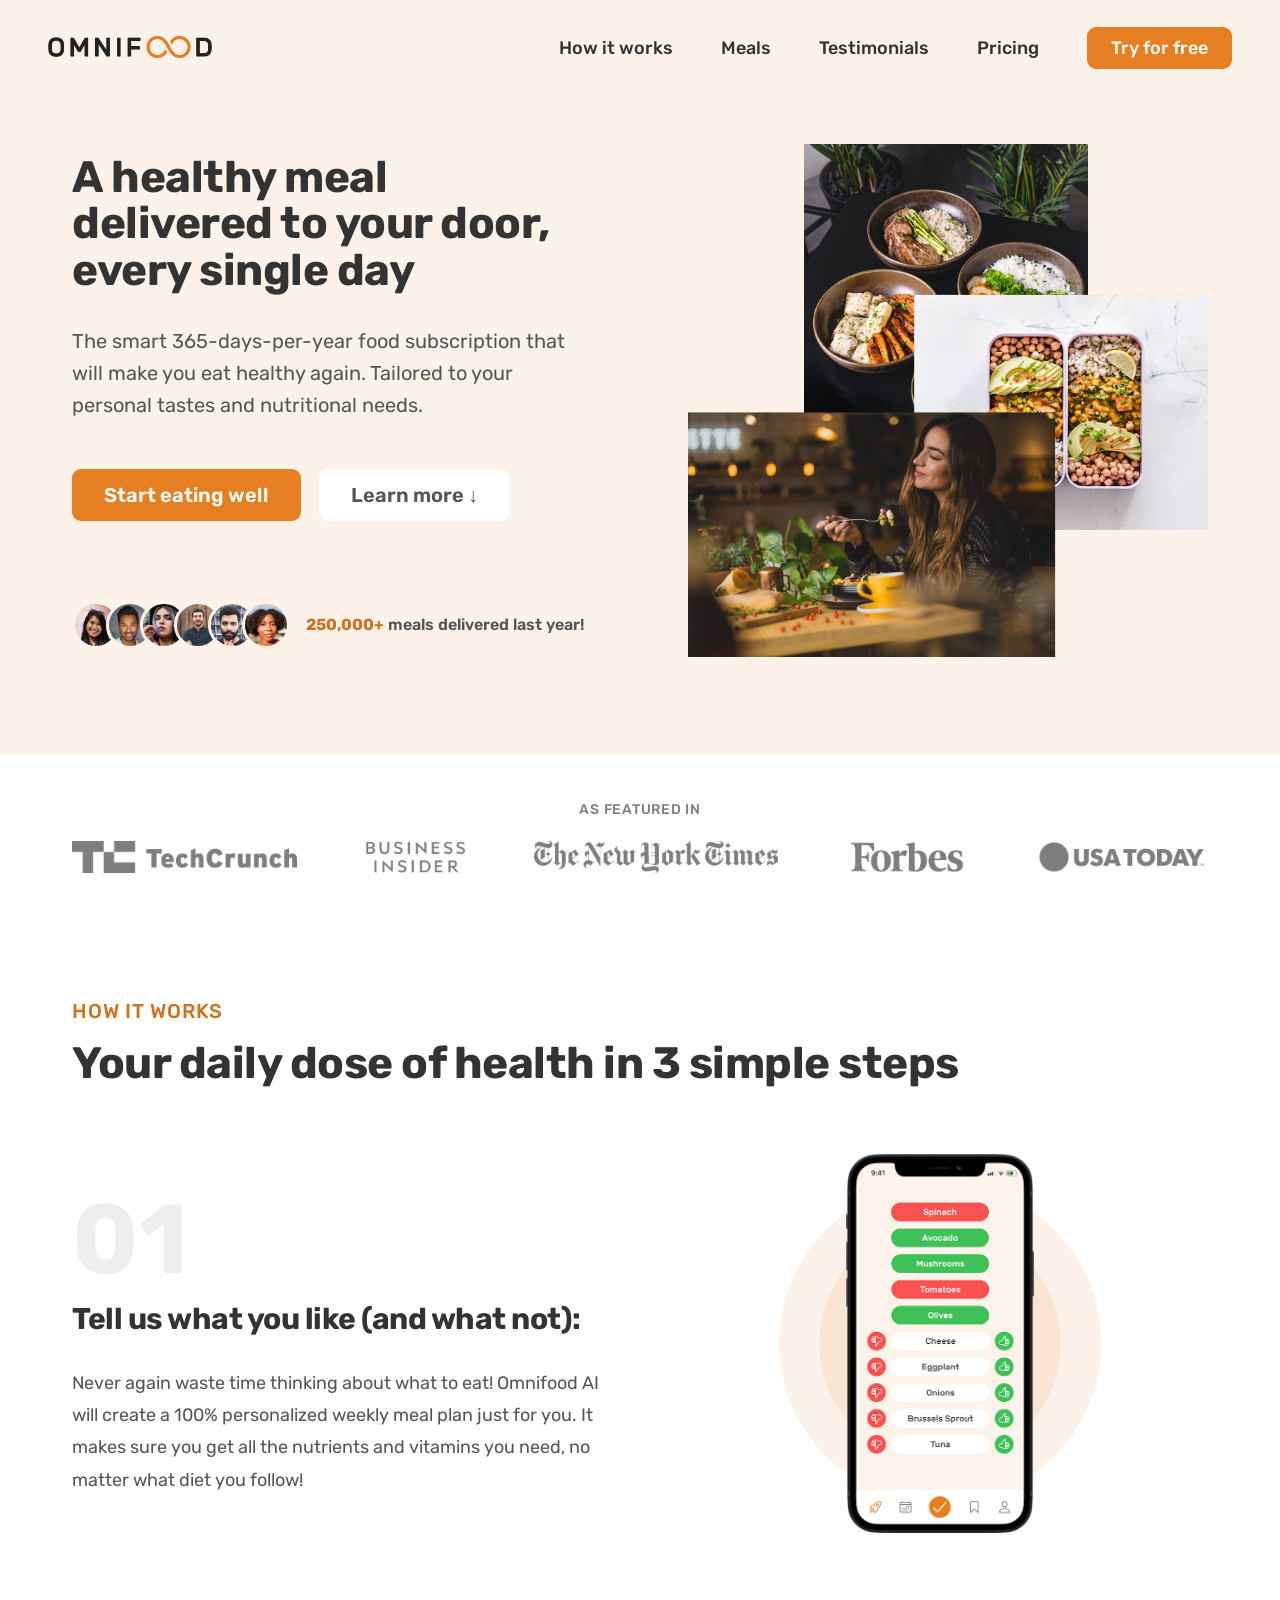
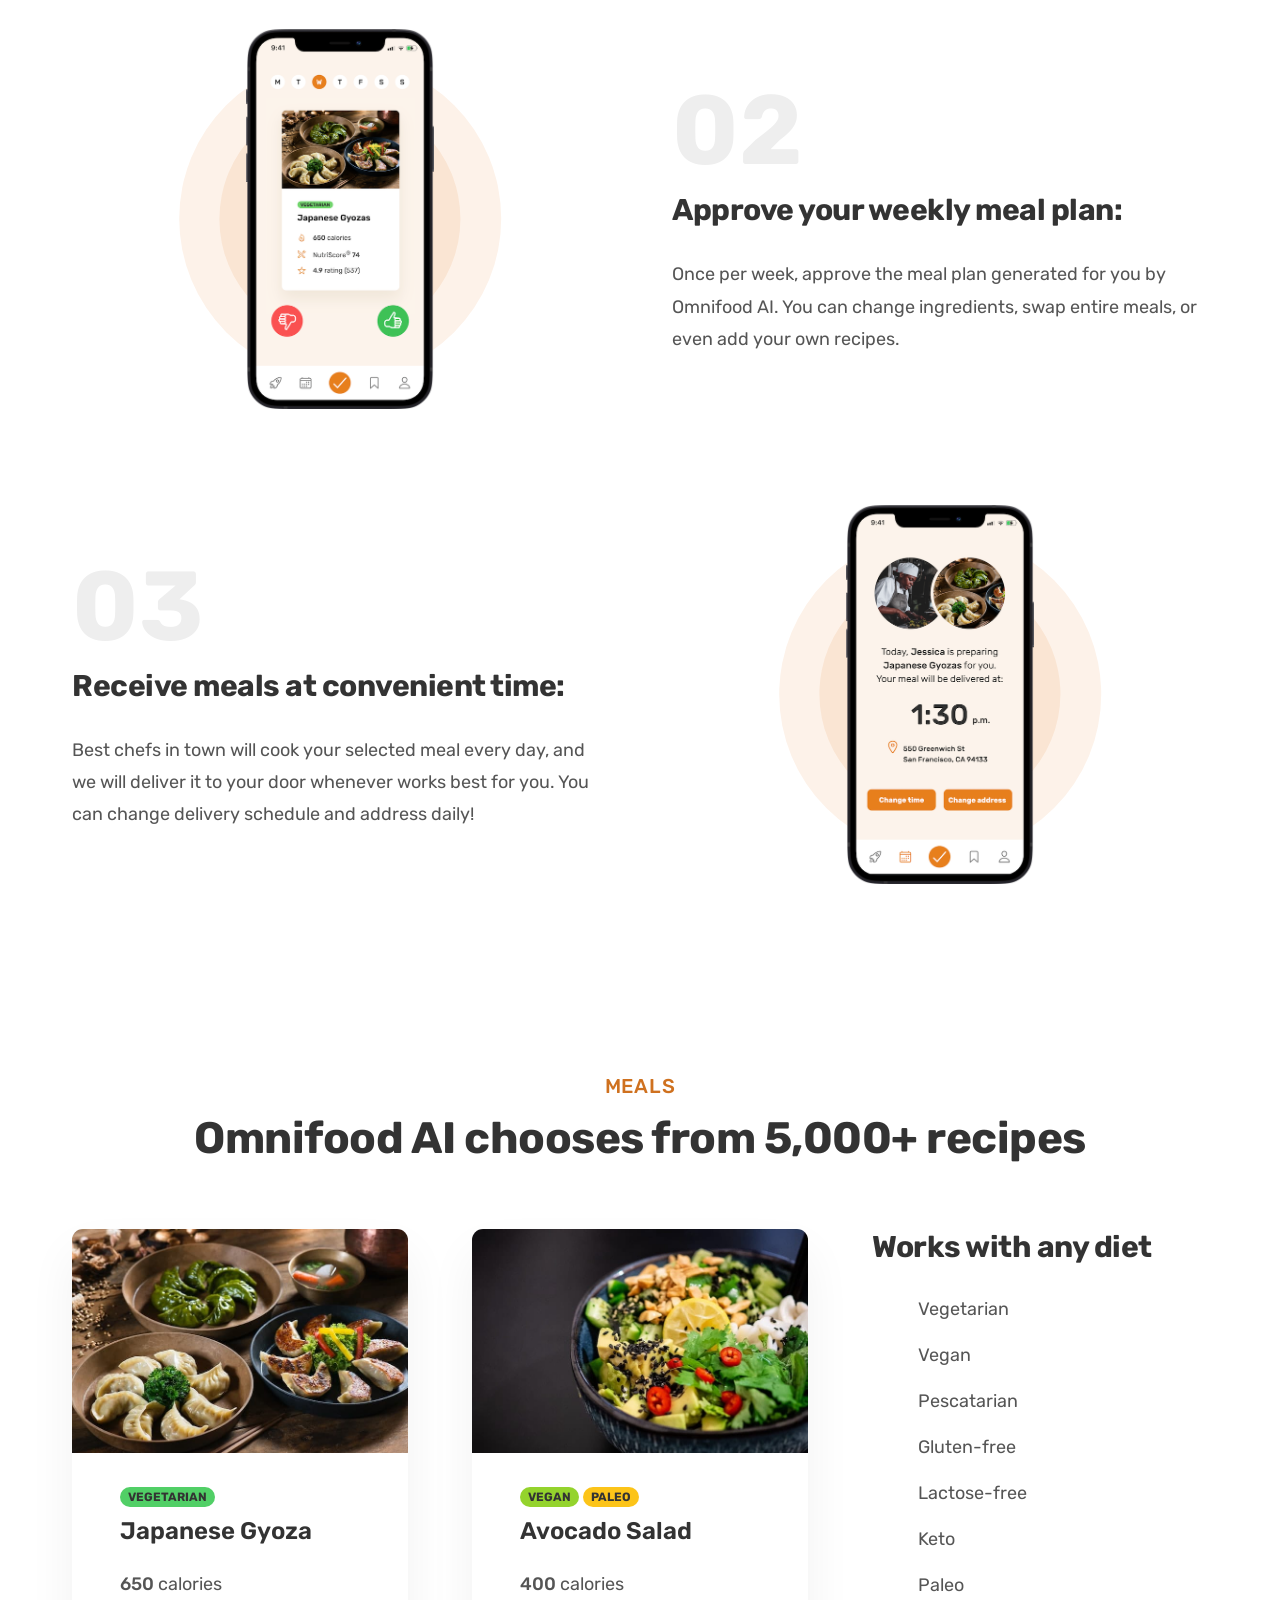
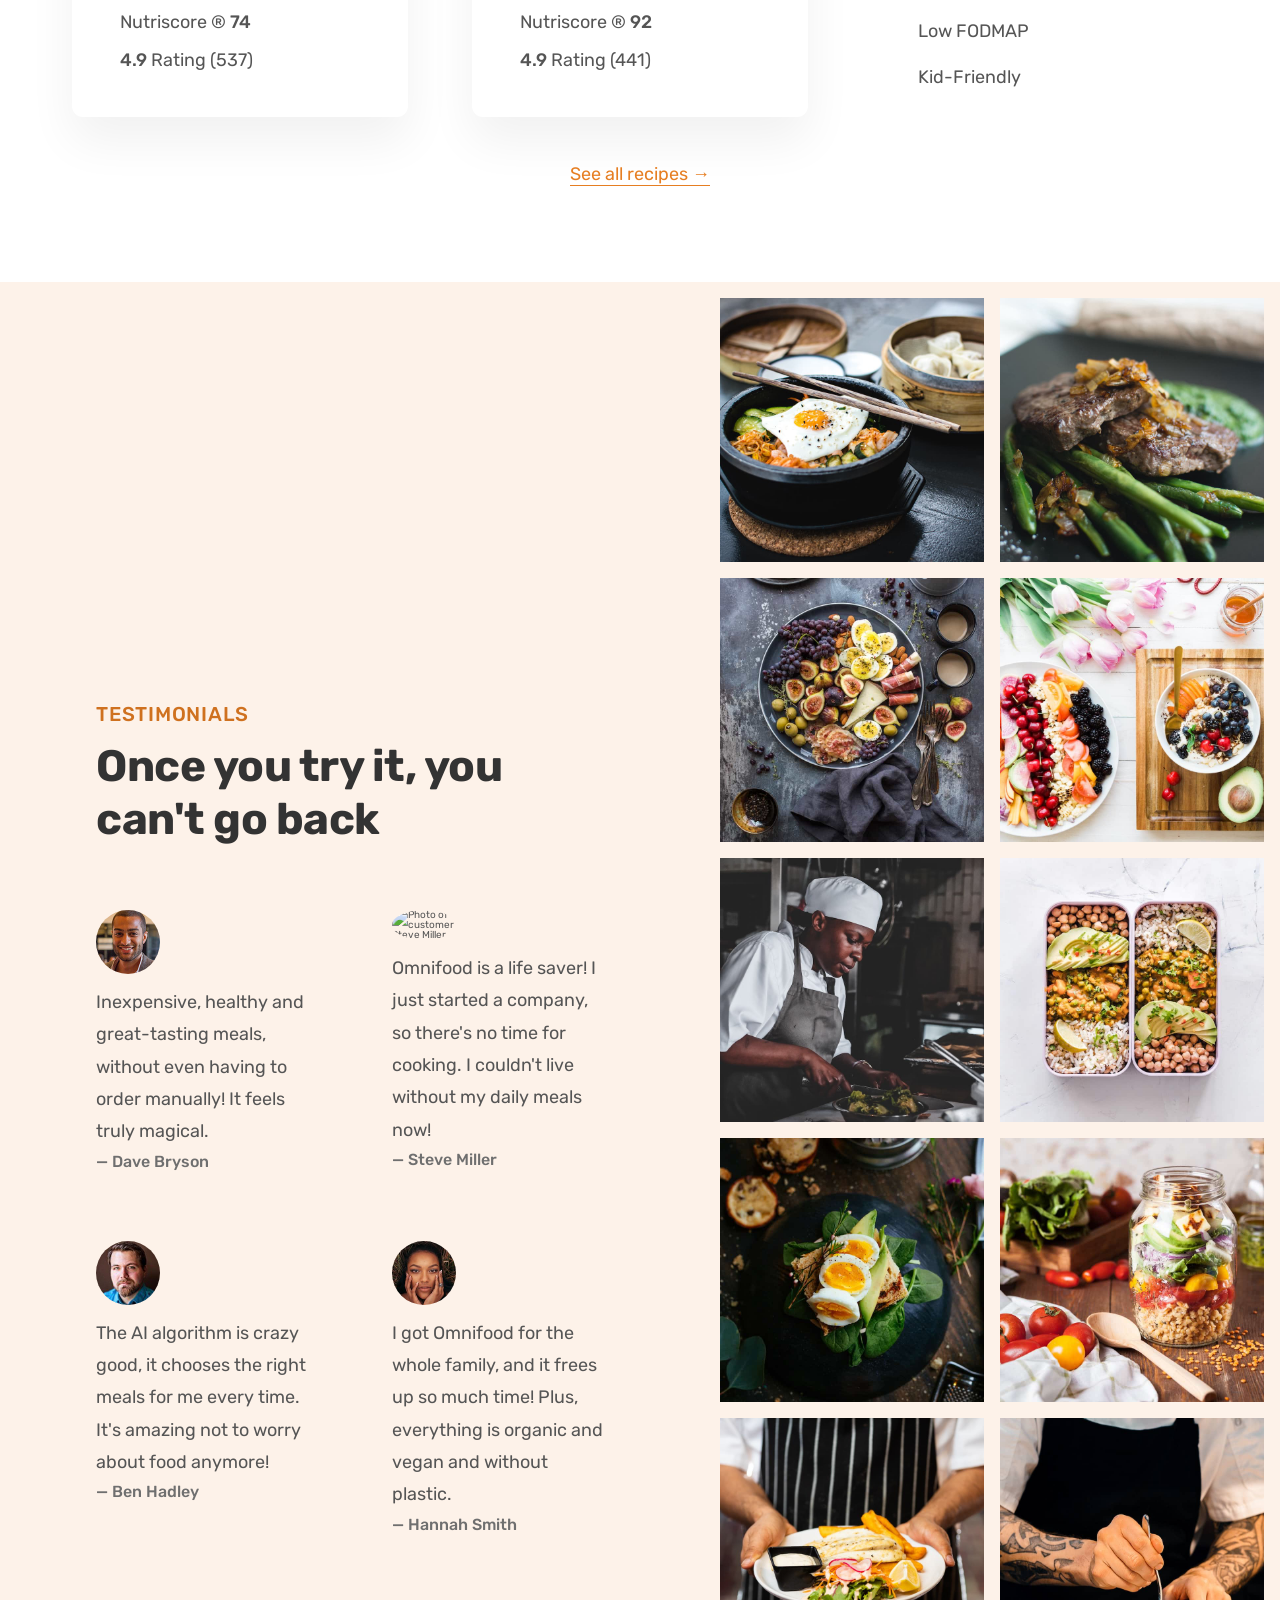
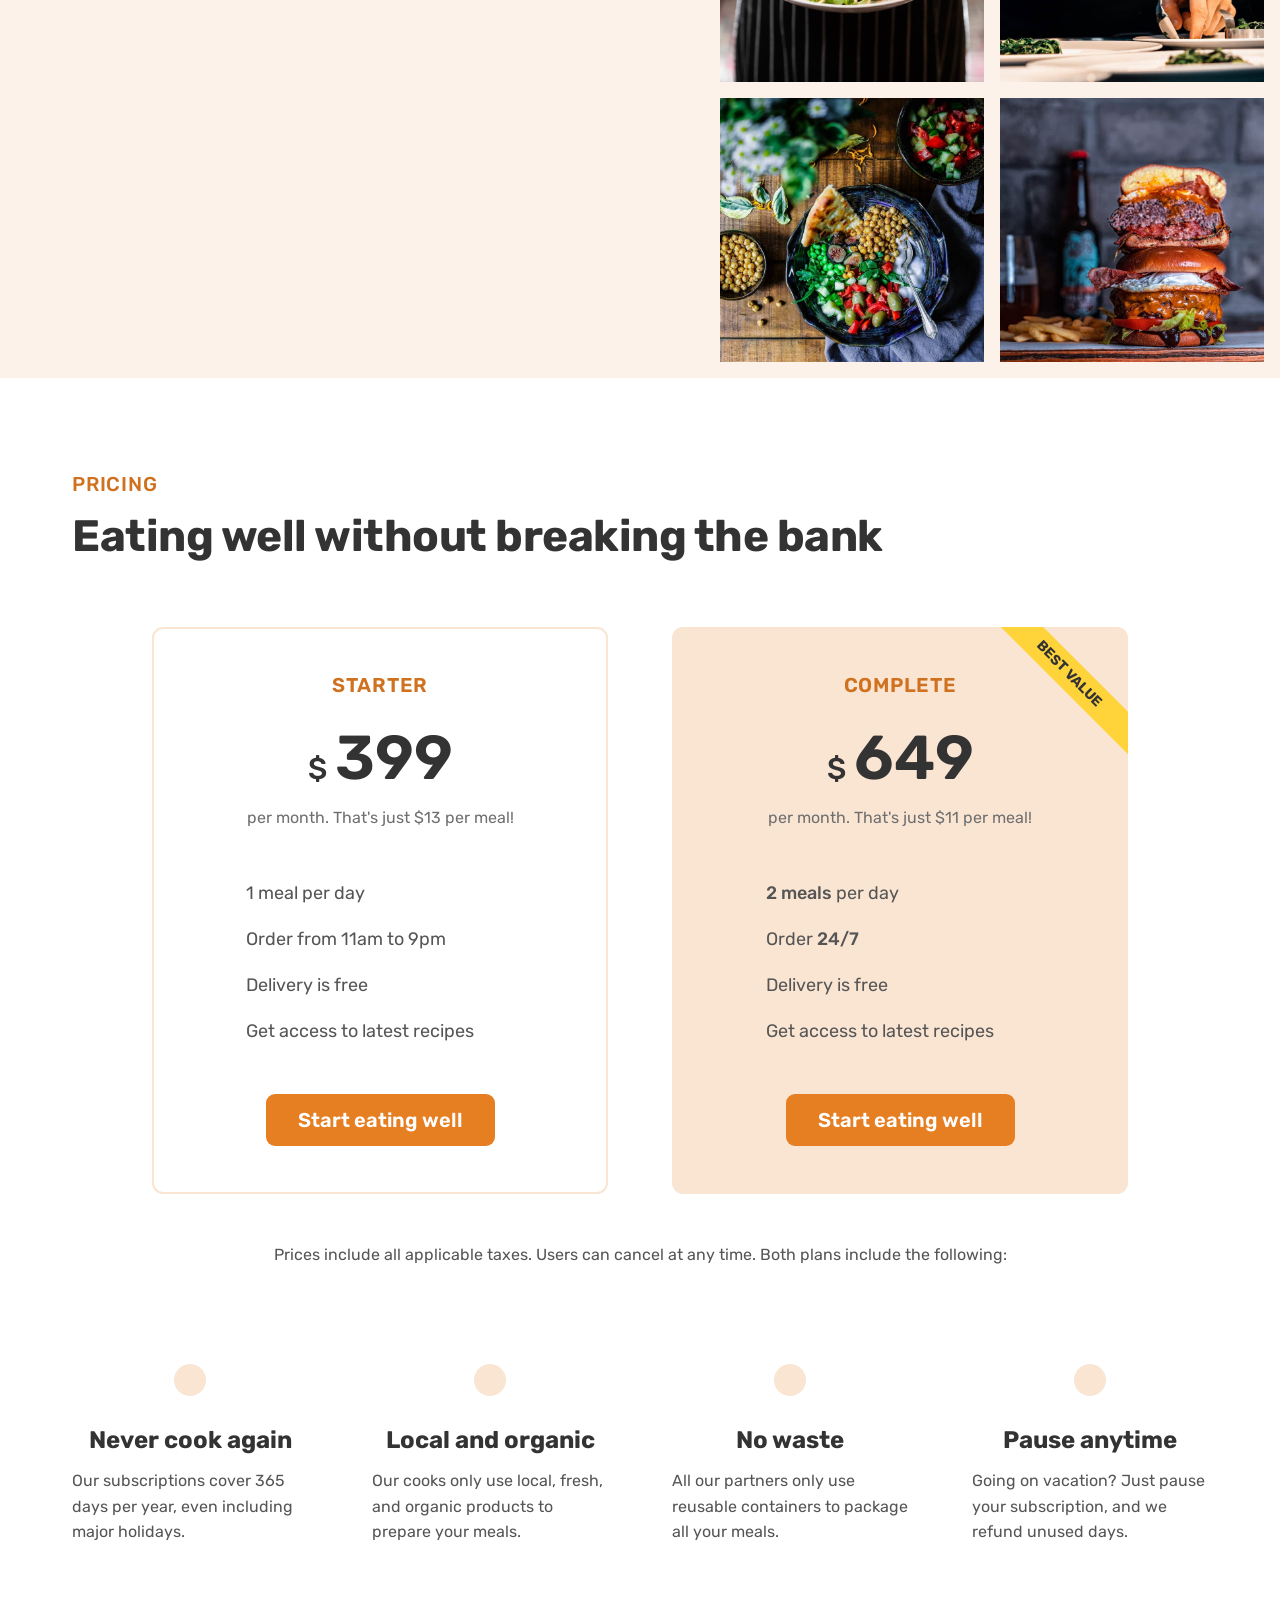
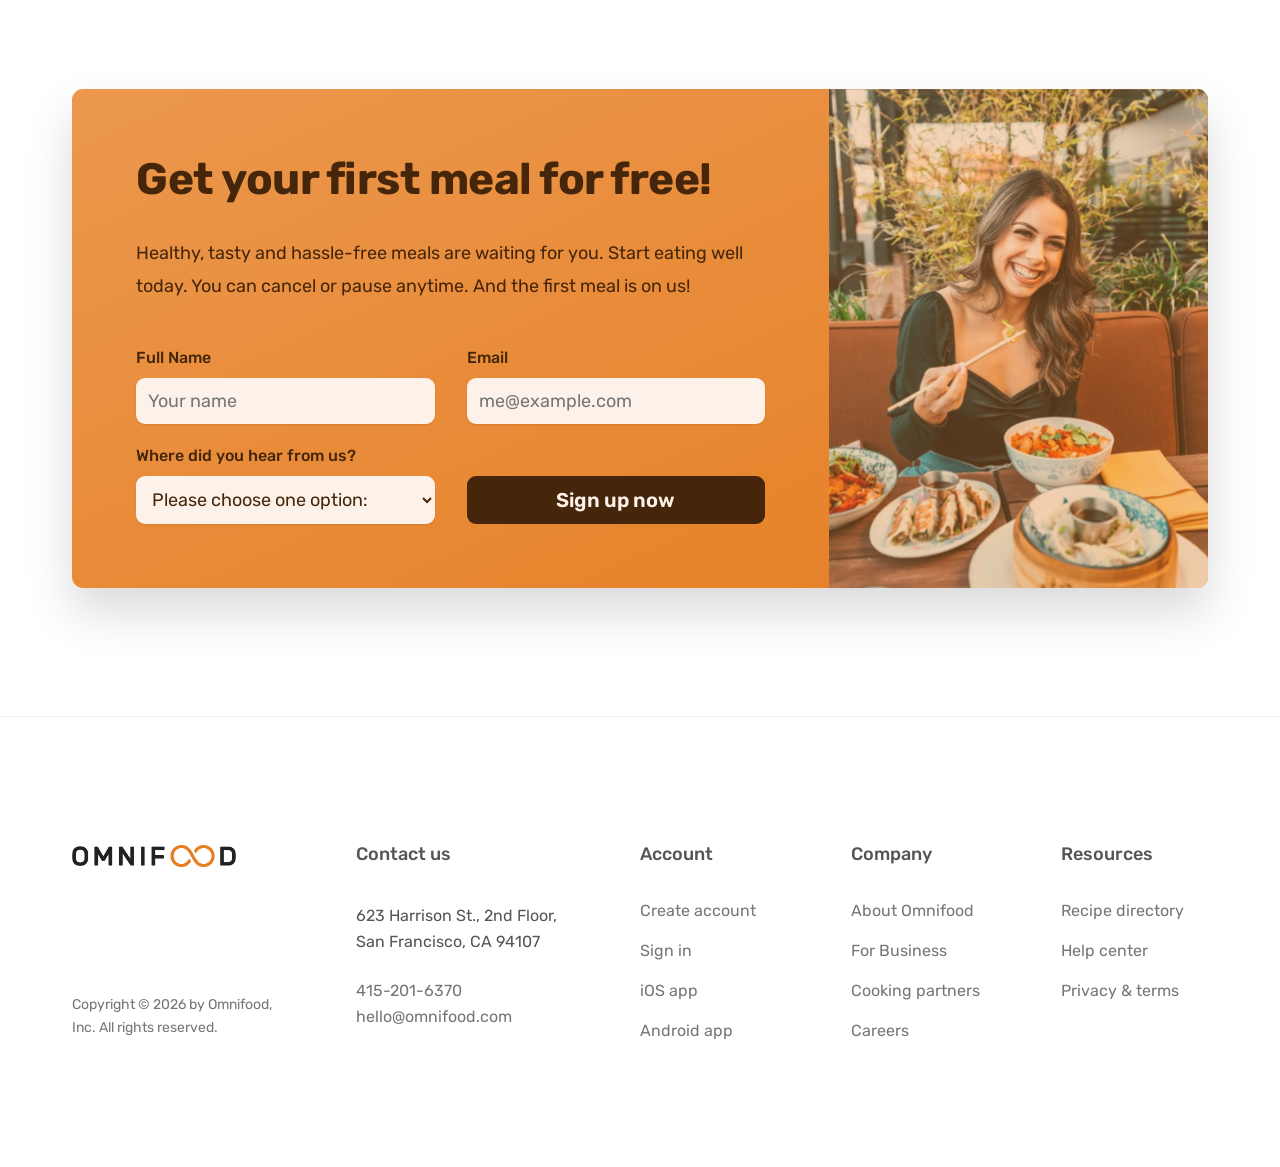
==== index.html @ 4f9fc259 "Added favicon and meta description" ====
<!doctype html>
<html lang="en">
  <head>
    <meta charset="UTF-8" />
    <meta name="viewport" content="width=device-width, initial-scale=1.0" />
    <meta
      name="description"
      content="Omnifood is an AI powered food subscription that will make you eat healthy again, 365 days per year. It's tailored to your personal tastes and nutritional needs"
    />
    <title>Omnifood &mdash; Never cook again!</title>
    <link rel="icon" href="/img/favicon.png" />
    <link rel="apple-touch-icon" href="img/apple_touch_icon.png" />
    <link rel="mainfest" href="manifest.webmanifest" />
    <link rel="preconnect" href="https://fonts.googleapis.com" />
    <link rel="preconnect" href="https://fonts.gstatic.com" crossorigin />
    <link
      href="https://fonts.googleapis.com/css2?family=Inter:ital,opsz,wght@0,14..32,100..900;1,14..32,100..900&family=Rubik:ital,wght@0,300..900;1,300..900&display=swap"
      rel="stylesheet"
    />
    <link rel="stylesheet" href="css/styles.css" />
    <link rel="stylesheet" href="css/general.css" />
    <link rel="stylesheet" href="css/queries.css" />
    <script
      type="module"
      src="https://unpkg.com/ionicons@7.1.0/dist/ionicons/ionicons.esm.js"
    ></script>
    <script
      nomodule
      src="https://unpkg.com/ionicons@7.1.0/dist/ionicons/ionicons.js"
    ></script>
    <script
      defer
      src="https://unpkg.com/smoothscroll-polyfill@0.4.4/dist/smoothscroll.min.js"
    ></script>
    <script defer src="script.js"></script>
  </head>

  <body>
    <header class="header">
      <a href="#"
        ><img class="logo" src="img/omnifood-logo.png" alt="Omnifood logo"
      /></a>

      <nav class="main-nav">
        <ul class="main-nav-list">
          <li><a class="main-nav-link" href="#how">How it works</a></li>
          <li><a class="main-nav-link" href="#meals">Meals</a></li>
          <li>
            <a class="main-nav-link" href="#testimonials">Testimonials</a>
          </li>
          <li><a class="main-nav-link" href="#pricing">Pricing</a></li>
          <li><a class="main-nav-link nav-cta" href="#cta">Try for free</a></li>
        </ul>
      </nav>

      <button class="btn-mobile-nav">
        <ion-icon name="menu-outline" class="mobile-nav-icon"></ion-icon>
        <ion-icon name="close-outline" class="mobile-nav-icon"></ion-icon>
      </button>
    </header>

    <main>
      <section class="section-hero">
        <div class="hero">
          <div class="hero-text-box">
            <h1 class="heading-primary">
              A healthy meal delivered to your door, every single day
            </h1>
            <p class="hero-description">
              The smart 365-days-per-year food subscription that will make you
              eat healthy again. Tailored to your personal tastes and
              nutritional needs.
            </p>
            <a href="#cta" class="btn btn--full margin-right-sm"
              >Start eating well</a
            >
            <a href="#how" class="btn btn--outline">Learn more &darr;</a>
            <div class="delivered-meals">
              <div class="delivered-imgs">
                <img src="img/customers/customer-1.jpg" alt="Customer photo" />
                <img src="img/customers/customer-2.jpg" alt="Customer photo" />
                <img src="img/customers/customer-3.jpg" alt="Customer photo" />
                <img src="img/customers/customer-4.jpg" alt="Customer photo" />
                <img src="img/customers/customer-5.jpg" alt="Customer photo" />
                <img src="img/customers/customer-6.jpg" alt="Customer photo" />
              </div>
              <p class="delivered-text">
                <span>250,000+</span> meals delivered last year!
              </p>
            </div>
          </div>
          <div class="hero-img-box">
            <img
              src="img/hero.png"
              class="hero-img"
              alt="Woman enjoying food, meals in storage container, and food bowls on a table"
            />
          </div>
        </div>
      </section>

      <section class="section-featured">
        <div class="container">
          <h2 class="heading-featured-in">As featured in</h2>
          <div class="logos">
            <img src="img/logos/techcrunch.png" alt="Techcrunch logo" />
            <img
              src="img/logos/business-insider.png"
              alt="Business insider logo"
            />
            <img
              src="img/logos/the-new-york-times.png"
              alt="New York times logo"
            />
            <img src="img/logos/forbes.png" alt="Forbes logo" />
            <img src="img/logos/usa-today.png" alt="USA today logo" />
          </div>
        </div>
      </section>

      <section class="section-how" id="how">
        <div class="container">
          <span class="subheading">How it works</span>
          <h2 class="heading-secondary">
            Your daily dose of health in 3 simple steps
          </h2>
        </div>

        <!-- STEP 01 -->
        <div class="container grid grid--2-cols grid--center-v">
          <div class="step-text-box">
            <p class="step-number">01</p>
            <h3 class="heading-tertiary">
              Tell us what you like (and what not):
            </h3>
            <p class="step-description">
              Never again waste time thinking about what to eat! Omnifood AI
              will create a 100% personalized weekly meal plan just for you. It
              makes sure you get all the nutrients and vitamins you need, no
              matter what diet you follow!
            </p>
          </div>
          <div class="step-img-box">
            <img
              src="/img/app/app-screen-1.png"
              class="step-img"
              alt="iPhone app preferences selection screen"
            />
          </div>

          <!-- STEP 02 -->
          <div class="step-img-box">
            <img
              src="/img/app/app-screen-2.png"
              class="step-img"
              alt="iPhone app Meal approving plan"
            />
          </div>
          <div class="step-text-box">
            <p class="step-number">02</p>
            <h3 class="heading-tertiary">Approve your weekly meal plan:</h3>
            <p class="step-description">
              Once per week, approve the meal plan generated for you by Omnifood
              AI. You can change ingredients, swap entire meals, or even add
              your own recipes.
            </p>
          </div>

          <!-- STEP 03 -->
          <div class="step-text-box">
            <p class="step-number">03</p>
            <h3 class="heading-tertiary">Receive meals at convenient time:</h3>
            <p class="step-description">
              Best chefs in town will cook your selected meal every day, and we
              will deliver it to your door whenever works best for you. You can
              change delivery schedule and address daily!
            </p>
          </div>
          <div class="step-img-box">
            <img
              src="/img/app/app-screen-3.png"
              class="step-img"
              alt="iPhone app meal delivery screen"
            />
          </div>
        </div>
      </section>

      <section class="section-meals" id="meals">
        <div class="container text-center">
          <span class="subheading">Meals</span>
          <h2 class="heading-secondary">
            Omnifood AI chooses from 5,000+ recipes
          </h2>
        </div>
        <div class="container grid grid--3-cols margin-bottom-md">
          <div class="meal">
            <img
              src="img/meals/meal-1.jpg"
              class="meal-img"
              alt="Japanese Gyozas"
            />
            <div class="meal-content">
              <div class="meal-tags">
                <span class="tag tag--vegetarian">Vegetarian</span>
              </div>
              <p class="meal-title">Japanese Gyoza</p>
              <ul class="meal-attributes">
                <li class="meal-attribute">
                  <ion-icon name="flame-outline" class="meal-icon"></ion-icon>
                  <strong>650 </strong><span>calories</span>
                </li>
                <li class="meal-attribute">
                  <ion-icon
                    name="restaurant-outline"
                    class="meal-icon"
                  ></ion-icon>
                  <span>Nutriscore &reg; <strong>74</strong></span>
                </li>
                <li class="meal-attribute">
                  <ion-icon name="star-outline" class="meal-icon"></ion-icon>
                  <span><strong>4.9 </strong> Rating (537)</span>
                </li>
              </ul>
            </div>
          </div>
          <div class="meal">
            <img
              src="img/meals/meal-2.jpg"
              class="meal-img"
              alt="Avocado Salad"
            />
            <div class="meal-content">
              <div class="meal-tags">
                <span class="tag tag--vegan">Vegan</span
                ><span class="tag tag--paleo">Paleo</span>
              </div>
              <p class="meal-title">Avocado Salad</p>
              <ul class="meal-attributes">
                <li class="meal-attribute">
                  <ion-icon name="flame-outline" class="meal-icon"></ion-icon>
                  <strong>400 </strong><span>calories</span>
                </li>
                <li class="meal-attribute">
                  <ion-icon
                    name="restaurant-outline"
                    class="meal-icon"
                  ></ion-icon>
                  <span>Nutriscore &reg; <strong>92</strong></span>
                </li>
                <li class="meal-attribute">
                  <ion-icon name="star-outline" class="meal-icon"></ion-icon>
                  <span><strong>4.9 </strong> Rating (441)</span>
                </li>
              </ul>
            </div>
          </div>
          <div class="diets">
            <h3 class="heading-tertiary">Works with any diet</h3>
            <ul class="list">
              <li class="list-item">
                <ion-icon name="checkmark-outline" class="list-icon"></ion-icon>
                <span>Vegetarian</span>
              </li>
              <li class="list-item">
                <ion-icon name="checkmark-outline" class="list-icon"></ion-icon>
                <span>Vegan</span>
              </li>
              <li class="list-item">
                <ion-icon name="checkmark-outline" class="list-icon"></ion-icon>
                <span>Pescatarian</span>
              </li>
              <li class="list-item">
                <ion-icon name="checkmark-outline" class="list-icon"></ion-icon>
                <span>Gluten-free</span>
              </li>
              <li class="list-item">
                <ion-icon name="checkmark-outline" class="list-icon"></ion-icon>
                <span>Lactose-free</span>
              </li>
              <li class="list-item">
                <ion-icon name="checkmark-outline" class="list-icon"></ion-icon>
                <span>Keto</span>
              </li>
              <li class="list-item">
                <ion-icon name="checkmark-outline" class="list-icon"></ion-icon>
                <span>Paleo</span>
              </li>
              <li class="list-item">
                <ion-icon name="checkmark-outline" class="list-icon"></ion-icon>
                <span>Low FODMAP</span>
              </li>
              <li class="list-item">
                <ion-icon name="checkmark-outline" class="list-icon"></ion-icon>
                <span>Kid-Friendly</span>
              </li>
            </ul>
          </div>
        </div>

        <div class="container all-recipes">
          <a href="#" class="link">See all recipes &rarr;</a>
        </div>
      </section>

      <section class="section-testimonials" id="testimonials">
        <div class="testimonials-container">
          <span class="subheading">Testimonials</span>
          <h2 class="heading-secondary">Once you try it, you can't go back</h2>

          <div class="testimonials">
            <figure class="testimonial">
              <img
                src="img/customers/dave.jpg"
                class="testimonial-img"
                alt="Photo of customer Dave Bryson"
              />
              <blockquote class="testimonial-text">
                Inexpensive, healthy and great-tasting meals, without even
                having to order manually! It feels truly magical.
                <p class="testimonial-name">&mdash; Dave Bryson</p>
              </blockquote>
            </figure>
            <figure class="testimonial">
              <img
                src="img/customers/Steve.jpg"
                class="testimonial-img"
                alt="Photo of customer Steve Miller"
              />
              <blockquote class="testimonial-text">
                Omnifood is a life saver! I just started a company, so there's
                no time for cooking. I couldn't live without my daily meals now!
                <p class="testimonial-name">&mdash; Steve Miller</p>
              </blockquote>
            </figure>
            <figure class="testimonial">
              <img
                src="img/customers/ben.jpg"
                class="testimonial-img"
                alt="Photo of customer Ben Hadley"
              />
              <blockquote class="testimonial-text">
                The AI algorithm is crazy good, it chooses the right meals for
                me every time. It's amazing not to worry about food anymore!
                <p class="testimonial-name">&mdash; Ben Hadley</p>
              </blockquote>
            </figure>
            <figure class="testimonial">
              <img
                src="img/customers/hannah.jpg"
                class="testimonial-img"
                alt="Photo of customer Hannah Smith"
              />
              <blockquote class="testimonial-text">
                I got Omnifood for the whole family, and it frees up so much
                time! Plus, everything is organic and vegan and without plastic.
                <p class="testimonial-name">&mdash; Hannah Smith</p>
              </blockquote>
            </figure>
          </div>
        </div>

        <div class="gallery">
          <figure class="gallery-item">
            <img
              src="img/gallery/gallery-1.jpg"
              alt="photo of beautifully arranged food"
            />
          </figure>
          <figure class="gallery-item">
            <img
              src="img/gallery/gallery-2.jpg"
              alt="photo of beautifully arranged food"
            />
          </figure>
          <figure class="gallery-item">
            <img
              src="img/gallery/gallery-3.jpg"
              alt="photo of beautifully arranged food"
            />
          </figure>
          <figure class="gallery-item">
            <img
              src="img/gallery/gallery-4.jpg"
              alt="photo of beautifully arranged food"
            />
          </figure>
          <figure class="gallery-item">
            <img
              src="img/gallery/gallery-5.jpg"
              alt="photo of beautifully arranged food"
            />
          </figure>
          <figure class="gallery-item">
            <img
              src="img/gallery/gallery-6.jpg"
              alt="photo of beautifully arranged food"
            />
          </figure>
          <figure class="gallery-item">
            <img
              src="img/gallery/gallery-7.jpg"
              alt="photo of beautifully arranged food"
            />
          </figure>
          <figure class="gallery-item">
            <img
              src="img/gallery/gallery-8.jpg"
              alt="photo of beautifully arranged food"
            />
          </figure>
          <figure class="gallery-item">
            <img
              src="img/gallery/gallery-9.jpg"
              alt="photo of beautifully arranged food"
            />
          </figure>
          <figure class="gallery-item">
            <img
              src="img/gallery/gallery-10.jpg"
              alt="photo of beautifully arranged food"
            />
          </figure>
          <figure class="gallery-item">
            <img
              src="img/gallery/gallery-11.jpg"
              alt="photo of beautifully arranged food"
            />
          </figure>
          <figure class="gallery-item">
            <img
              src="img/gallery/gallery-12.jpg"
              alt="photo of beautifully arranged food"
            />
          </figure>
        </div>
      </section>

      <section class="section-pricing" id="pricing">
        <div class="container">
          <span class="subheading">Pricing</span>
          <h2 class="heading-secondary">
            Eating well without breaking the bank
          </h2>
        </div>

        <div class="grid grid--2-cols margin-bottom-md">
          <div class="pricing-plan pricing-plan--starter">
            <header class="plan-header">
              <p class="plan-name">Starter</p>
              <p class="plan-price"><span>$</span>399</p>
              <p class="plan-text">per month. That's just $13 per meal!</p>
            </header>

            <ul class="list">
              <li class="list-item">
                <ion-icon name="checkmark-outline" class="list-icon"></ion-icon>
                <span>1 meal per day</span>
              </li>
              <li class="list-item">
                <ion-icon name="checkmark-outline" class="list-icon"></ion-icon>
                <span>Order from 11am to 9pm</span>
              </li>
              <li class="list-item">
                <ion-icon name="checkmark-outline" class="list-icon"></ion-icon>
                <span>Delivery is free </span>
              </li>
              <li class="list-item">
                <ion-icon name="close-outline" class="list-icon"></ion-icon>
                <span>Get access to latest recipes </span>
              </li>
            </ul>
            <div class="plan-sign-up">
              <a href="#" class="btn btn--full">Start eating well</a>
            </div>
          </div>
          <div class="pricing-plan pricing-plan--complete">
            <header class="plan-header">
              <p class="plan-name">Complete</p>
              <p class="plan-price"><span>$</span>649</p>
              <p class="plan-text">per month. That's just $11 per meal!</p>
            </header>

            <ul class="list">
              <li class="list-item">
                <ion-icon name="checkmark-outline" class="list-icon"></ion-icon>
                <span><strong>2 meals</strong> per day</span>
              </li>
              <li class="list-item">
                <ion-icon name="checkmark-outline" class="list-icon"></ion-icon>
                <span>Order <strong>24/7</strong></span>
              </li>
              <li class="list-item">
                <ion-icon name="checkmark-outline" class="list-icon"></ion-icon>
                <span>Delivery is free </span>
              </li>
              <li class="list-item">
                <ion-icon name="checkmark-outline" class="list-icon"></ion-icon>
                <span>Get access to latest recipes </span>
              </li>
            </ul>
            <div class="plan-sign-up">
              <a href="#" class="btn btn--full">Start eating well</a>
            </div>
          </div>
        </div>

        <div class="container grid">
          <aside class="plan-details">
            Prices include all applicable taxes. Users can cancel at any time.
            Both plans include the following:
          </aside>
        </div>

        <div class="container grid grid--4-cols">
          <div class="feature">
            <ion-icon name="infinite-outline" class="feature-icon"></ion-icon>
            <p class="feature-title">Never cook again</p>
            <p class="feature-text">
              Our subscriptions cover 365 days per year, even including major
              holidays.
            </p>
          </div>
          <div class="feature">
            <ion-icon name="nutrition-outline" class="feature-icon"></ion-icon>
            <p class="feature-title">Local and organic</p>
            <p class="feature-text">
              Our cooks only use local, fresh, and organic products to prepare
              your meals.
            </p>
          </div>
          <div class="feature">
            <ion-icon name="leaf-outline" class="feature-icon"></ion-icon>
            <p class="feature-title">No waste</p>
            <p class="feature-text">
              All our partners only use reusable containers to package all your
              meals.
            </p>
          </div>
          <div class="feature">
            <ion-icon name="pause-outline" class="feature-icon"></ion-icon>
            <p class="feature-title">Pause anytime</p>
            <p class="feature-text">
              Going on vacation? Just pause your subscription, and we refund
              unused days.
            </p>
          </div>
        </div>
      </section>

      <section class="section-cta" id="cta">
        <div class="container">
          <div class="cta">
            <div class="cta-text-box">
              <h2 class="heading-secondary">Get your first meal for free!</h2>
              <p class="cta-text">
                Healthy, tasty and hassle-free meals are waiting for you. Start
                eating well today. You can cancel or pause anytime. And the
                first meal is on us!
              </p>

              <form class="cta-form" action="#">
                <div>
                  <label for="full-name">Full Name</label>
                  <input
                    type="text"
                    placeholder="Your name"
                    id="full-name"
                    required
                  />
                </div>

                <div>
                  <label for="email">Email</label>
                  <input
                    type="email"
                    placeholder="me@example.com"
                    id="email"
                    required
                  />
                </div>

                <div>
                  <label for="select-where">Where did you hear from us?</label>
                  <select id="select-where" required>
                    <option value="">Please choose one option:</option>
                    <option value="friends">Friends</option>
                    <option value="family">Family</option>
                    <option value="youtube">Youtube</option>
                    <option value="podcast">Podcast</option>
                    <option value="news">News</option>
                    <option value="other">Other</option>
                  </select>
                </div>

                <button class="btn btn--form">Sign up now</button>
              </form>
            </div>
            <div
              class="cta-img-box"
              role="img"
              aria-label="Woman enjoying food"
            ></div>
          </div>
        </div>
      </section>
    </main>

    <footer class="footer">
      <div class="container grid grid--footer">
        <div class="logo-col">
          <a href="#" class="footer-logo">
            <img class="logo" src="img/omnifood-logo.png" alt="Omnifood logo" />
          </a>
          <ul class="social-links">
            <li>
              <a href="#" class="footer-link"
                ><ion-icon name="logo-instagram" class="social-icon"></ion-icon
              ></a>
            </li>
            <li>
              <a href="#" class="footer-link"
                ><ion-icon name="logo-facebook" class="social-icon"></ion-icon
              ></a>
            </li>
            <li>
              <a href="#" class="footer-link"
                ><ion-icon name="logo-twitter" class="social-icon"></ion-icon
              ></a>
            </li>
          </ul>
          <p class="copyright">
            Copyright &copy; <span class="year">2026</span> by Omnifood, Inc.
            All rights reserved.
          </p>
        </div>
        <div class="address-col">
          <p class="footer-heading">Contact us</p>
          <address class="contacts">
            <p>623 Harrison St., 2nd Floor, San Francisco, CA 94107</p>
            <p>
              <a href="tel:415-201-6370" class="footer-link">415-201-6370</a>
            </p>
            <p>
              <a href="mailto:hello@omnifood.com" class="footer-link"
                >hello@omnifood.com</a
              >
            </p>
          </address>
        </div>

        <nav class="nav-col">
          <p class="footer-heading">Account</p>
          <ul class="footer-nav">
            <li><a href="#" class="footer-link">Create account</a></li>
            <li><a href="#" class="footer-link">Sign in</a></li>
            <li><a href="#" class="footer-link">iOS app</a></li>
            <li><a href="#" class="footer-link">Android app</a></li>
          </ul>
        </nav>

        <nav class="nav-col">
          <p class="footer-heading">Company</p>
          <ul class="footer-nav">
            <li><a href="#" class="footer-link">About Omnifood</a></li>
            <li><a href="#" class="footer-link">For Business</a></li>
            <li><a href="#" class="footer-link">Cooking partners</a></li>
            <li><a href="#" class="footer-link">Careers</a></li>
          </ul>
        </nav>

        <nav class="nav-col">
          <p class="footer-heading">Resources</p>
          <ul class="footer-nav">
            <li><a href="#" class="footer-link"> Recipe directory</a></li>
            <li><a href="#" class="footer-link">Help center</a></li>
            <li><a href="#" class="footer-link">Privacy & terms</a></li>
          </ul>
        </nav>
      </div>
    </footer>
  </body>
</html>
---- css/styles.css ----
/********************************************/
/* HEADER */
/********************************************/

.header {
  display: flex;
  justify-content: space-between;
  align-items: center;
  background-color: #fdf2e9;

  /* to make the header sticky */
  height: 9.6rem;
  padding: 0 4.8rem;

  position: relative;
}

.logo {
  height: 2.2rem;
}

/********************************************/
/* NAVIGATION */
/********************************************/

.main-nav-list {
  list-style: none;
  display: flex;
  align-items: center;
  gap: 4.8rem;
}

.main-nav-link:link,
.main-nav-link:visited {
  display: inline-block;
  text-decoration: none;
  color: #333;
  font-weight: 500;
  font-size: 1.8rem;
  transition: all 0.3s;
}

.main-nav-link:hover,
.main-nav-link:active {
  color: #cf711f;
}

.main-nav-link.nav-cta:link,
.main-nav-link.nav-cta:visited {
  padding: 1.2rem 2.4rem;
  border-radius: 9px;
  color: #fff;
  background-color: #e67e22;
}

.main-nav-link.nav-cta:hover,
.main-nav-link.nav-cta:active {
  background-color: #cf711f;
}

/* MOBILE NAVIGATION */
.btn-mobile-nav {
  border: none;
  background: none;
  cursor: pointer;
  display: none;
}

.mobile-nav-icon {
  height: 4.8rem;
  width: rem;
  color: #333;
}

.mobile-nav-icon[name="close-outline"] {
  display: none;
}

/* STICKY NAVIGATION */
.sticky .header {
  position: fixed;
  top: 0;
  bottom: 0;
  width: 100%;
  height: 8rem;
  padding-top: 0;
  padding-bottom: 0;
  background-color: rgba(255, 255, 255, 0.97);
  z-index: 999;
  box-shadow: 0 1.2rem 3.2rem rgba(0, 0, 0, 0.03);
}

.sticky .section-hero {
  margin-top: 9.6rem;
}

/********************************************/
/* HERO */
/********************************************/

.section-hero {
  background-color: #fdf2e9;
  padding: 4.8rem 0 9.6rem 0;
}

.hero {
  max-width: 130rem;
  margin: 0 auto;
  padding: 0 3.2rem;
  display: grid;
  grid-template-columns: 1fr 1fr;
  gap: 9.6rem;
  align-items: center;
}

.hero-description {
  font-size: 2rem;
  line-height: 1.6;
  margin-bottom: 4.8rem;
}

.hero-img {
  width: 100%;
}

.delivered-meals {
  margin-top: 8rem;
  display: flex;
  gap: 1.6rem;
  align-items: center;
}

.delivered-imgs {
  display: flex;
}

.delivered-imgs img {
  height: 4.8rem;
  width: 4.8rem;
  border-radius: 50%;
  /* to make the images overlap each other */
  margin-right: -1.4rem;
  border: 3px solid #fdf2e9;
}

/* to remove the margin from the last image */
.delivered-imgs img:last-child {
  margin: 0;
}

.delivered-text {
  font-size: 1.6rem;
  font-weight: 600;
}

.delivered-text span {
  color: #cf711f;
  font-weight: 700;
}

/********************************************/
/* FEATURED IN SECTION */
/********************************************/

.featured {
  display: flex;
  flex-direction: column;
}

.section-featured {
  padding: 4.8rem 0 3.2rem 0;
  filter: brightness(0);
  opacity: 50%;
}

.heading-featured-in {
  color: #888;
  text-transform: uppercase;
  letter-spacing: 0.75px;
  font-weight: 500;
  text-align: center;
  margin-bottom: 2.4rem;
  font-size: 1.4rem;
}

.logos img {
  height: 3.2rem;
}

.logos {
  display: flex;
  justify-content: space-between;
}

/********************************************/
/* HOW IT WORKS SECTION */
/********************************************/

.section-how {
  padding: 9.6rem 0;
}

.step-img-box {
  display: flex;
  align-items: center;
  justify-content: center;
  position: relative;
}

.step-img-box::before,
.step-img-box::after {
  content: "";
  display: block;

  position: absolute;
  top: 50%;
  left: 50%;
  transform: translate(-50%, -50%);
  border-radius: 50%;
}

.step-img-box::before {
  background-color: #fdf2e9;
  width: 60%;
  /* height: 100px; */
  /* padding bottom create the artifical height - 605 of parent's width*/
  padding-bottom: 60%;
  z-index: -2;
}

.step-img-box::after {
  width: 45%;
  padding-bottom: 45%;
  background-color: #fae5d3;
  z-index: -1;
}

.step-img {
  width: 35%;
}

.step-number {
  font-size: 9.8rem;
  font-weight: 700;
  color: #eee;
  margin-bottom: 1.2rem;
}

.step-description {
  font-size: 1.8rem;
  line-height: 1.8;
}

/********************************************/
/* MEALS SECTION */
/********************************************/

.section-meals {
  padding: 9.6rem 0;
}

.meal {
  box-shadow: 0 2.4rem 4.8rem rgba(0, 0, 0, 0.06);
  border-radius: 11px;
  overflow: hidden;
  transition: all 0.3s;
}

.meal:hover {
  transform: translateY(-1.2rem);
  box-shadow: 0 3.2rem 6.4rem rgba(0, 0, 0, 0.2);
}

.meal-content {
  padding: 3.2rem 4.8rem 4.8rem 4.8rem;
}

.meal-img {
  width: 100%;
  margin-right: 12px;
}

.meal-title {
  font-size: 2.4rem;
  color: #333;
  font-weight: 600;
  margin-bottom: 3.2rem;
}

.meal-attributes {
  list-style: none;
  display: flex;
  flex-direction: column;
  gap: 2rem;
}

.meal-icon {
  height: 2.4rem;
  width: 2.4rem;
  color: #e67e22;
}

.meal-attribute {
  font-size: 1.8rem;
}

.meal-tags {
  margin-bottom: 12px;
  display: flex;
  gap: 0.4rem;
}

.tag {
  display: inline-block;
  padding: 0.4rem 0.8rem;
  font-size: 1.2rem;
  text-transform: uppercase;
  color: #333;
  border-radius: 100px;
  font-weight: bold;
}

.tag--vegetarian {
  background-color: #51cf66;
}

.tag--vegan {
  background-color: #94d32d;
}

.tag--paleo {
  background-color: #fcc419;
}

.all-recipes {
  font-size: 1.8rem;
  text-align: center;
}

.link:link,
.link:visited {
  display: inline-block;
  color: #e67e22;
  text-decoration: none;
  border-bottom: 1px solid currentColor;
  padding-bottom: 2px;
  transition: all 0.3s;
}

.link:hover,
.link:active {
  color: #cf711f;
  border-bottom: 1px solid transparent;
}

/********************************************/
/* TESTIMONIAL SECTION */
/********************************************/

.section-testimonials {
  background-color: #fdf2e9;
  display: grid;
  grid-template-columns: 55fr 45fr;
  align-items: center;
}

.testimonials-container {
  padding: 9.6rem;
}

.testimonials {
  display: grid;
  grid-template-columns: repeat(2, 1fr);
  gap: 4.8rem;
  column-gap: 8rem;
}

.testimonial {
  display: flex;
  flex-direction: column;
}

.testimonial-img {
  width: 6.4rem;
  border-radius: 50%;
  margin-bottom: 1.2rem;
}

.testimonial-text {
  font-size: 1.8rem;
  line-height: 1.8;
  margin-bottom: 1.6rem;
}

.testimonial-name {
  font-size: 1.6rem;
  color: #6f6f6f;
  font-weight: 500;
}

.gallery {
  display: grid;
  grid-template-columns: repeat(3, 1fr);
  gap: 1.6rem;
  padding: 1.6rem;
}

.gallery-item {
  overflow: hidden;
}

.gallery-item img {
  display: block;
  width: 100%;
  transition: all 0.4s;
}

.gallery-item img:hover {
  transform: scale(1.1);
}

/********************************************/
/* PRICING SECTION */
/********************************************/

.section-pricing {
  padding: 9.6rem 0;
}

.pricing-plan {
  border-radius: 11px;
  width: 75%;
}

.pricing-plan--starter {
  justify-self: end;
  border: 2px solid #fae5d3;
  padding: 4.6rem;
}

.pricing-plan--complete {
  background-color: #fae5d3;
  padding: 4.8rem;
  position: relative;
  overflow: hidden;
}

.pricing-plan--complete::after {
  content: "Best value";
  top: 3.2rem;
  right: -6.4rem;
  position: absolute;
  text-transform: uppercase;
  font-size: 1.4rem;
  font-weight: 700;
  background-color: #ffd43b;
  padding: 0.8rem 8rem;
  color: #333;
  transform: rotate(45deg);
}

.plan-header {
  margin-bottom: 4.8rem;
  text-align: center;
}

.plan-name {
  color: #cf711f;
  font-size: 2rem;
  font-weight: 600;
  text-transform: uppercase;
  letter-spacing: 0.75px;
  margin-bottom: 3.2rem;
}

.plan-price {
  font-size: 6.2rem;
  font-weight: 600;
  color: #333;
  margin-bottom: 1.6rem;
}

.plan-price span {
  font-size: 3rem;
  font-weight: 500;
  margin-right: 0.8rem;
}

.plan-text {
  font-size: 1.6rem;
  line-height: 1.6;
  color: #6f6f6f;
}

.plan-sign-up {
  margin-top: 4.8rem;
  text-align: center;
}

.plan-details {
  font-size: 1.6rem;
  line-height: 1.6;
  text-align: center;
}

.feature-icon {
  color: #e67e22;
  height: 3.2rem;
  width: 3.2rem;
  background-color: #fae5d3;
  border-radius: 50%;
  padding: 1.6rem;
  display: block;
  margin: 0 auto 3.2rem;
}

.feature-title {
  font-size: 2.4rem;
  color: #333;
  font-weight: 700;
  margin-bottom: 1.6rem;
  text-align: center;
}

.feature-text {
  font-size: 1.6rem;
  line-height: 1.6;
}

/********************************************/
/* CTA SECTION */
/********************************************/

.section-cta {
  padding: 4.8rem 0 12.8rem 0;
}

.cta {
  display: grid;
  grid-template-columns: 2fr 1fr;
  background-image: linear-gradient(to right bottom, #eb984e, #e67e22);
  box-shadow: 0 2.4rem 4.8rem rgba(0, 0, 0, 0.15);
  border-radius: 11px;

  overflow: hidden;
}

.cta-text-box {
  color: #45260a;
  padding: 6.4rem;
}

.cta .heading-secondary {
  /* color: #45260a; */
  color: inherit;
  margin-bottom: 3.2rem;
}

.cta-text {
  font-size: 1.8rem;
  line-height: 1.8;
  margin-bottom: 4.8rem;
}

.cta-img-box {
  background-image:
    linear-gradient(
      to right bottom,
      rgba(233, 139, 56, 0.35),
      rgba(230, 125, 34, 0.35)
    ),
    url("../img/eating.jpg");
  background-size: cover;
  background-position: center;
}

.cta-form {
  display: grid;
  grid-template-columns: 1fr 1fr;
  column-gap: 3.2rem;
  row-gap: 2.4rem;
}

.cta-form label {
  display: block;
  font-size: 1.6rem;
  font-weight: 500;
  margin-bottom: 1.2rem;
}

.cta-form input,
.cta-form select {
  width: 100%;
  padding: 1.2rem;
  font-size: 1.8rem;
  font-family: inherit;
  color: inherit;
  border: none;
  background-color: #fdf2e9;
  border-radius: 9px;
  box-shadow: 0 1px 2px rgba(0, 0, 0, 0.1);
}

.cta-form input:placeholder {
  color: #aaa;
}

.cta *:focus {
  outline: none;
  box-shadow: 0 0 0 0.8rem rgba(253, 242, 233, 0.5);
}

/********************************************/
/* FOOTER SECTION */
/********************************************/

.footer {
  padding: 12.8rem 0;
  border-top: 1px solid #eee;
}

.grid--footer {
  grid-template-columns: 1.5fr 1.5fr 1fr 1fr 1fr;
}

.logo-col {
  display: flex;
  flex-direction: column;
}

.footer-logo {
  display: block;
  margin-bottom: 3.2rem;
}

.social-icon {
  height: 2.4rem;
  width: 2.4rem;
}

.social-links {
  list-style: none;
  display: flex;
  gap: 2.4rem;
}

.copyright {
  font-size: 1.4rem;
  color: #767676;
  line-height: 1.6;
  margin-top: auto;
}

.footer-heading {
  font-size: 1.8rem;
  font-weight: 500;
  margin-bottom: 4rem;
}

.footer-nav {
  list-style: none;
  display: flex;
  flex-direction: column;
  gap: 2.4rem;
}

.footer-link:link,
.footer-link:visited {
  text-decoration: none;
  font-size: 1.6rem;
  color: #767676;
  transition: all 0.3s;
}

.footer-link:hover,
.footer-link:active {
  color: #555;
}

.contacts {
  font-style: normal;
  font-size: 1.6rem;
  line-height: 1.6;
}

.contacts p:first-child {
  margin-bottom: 2.4rem;
}
---- css/general.css ----
/*

--- 01 TYPOGRAHPY SYSTEM

FONT SIZE SYSTEM (px)
10 / 12 / 14 / 16 / 18 / 20 / 24 / 30 / 36 / 44 / 52 / 62 / 74 / 86 / 98

- Font weights
Default: 400
Medium: 500
Semi-Bold: 600
Bold: 700

- Line heights
Default: 1
Small: 1.05
Medium 1.2
Large 1.8
Paragraph default: 1.6

- Letter spacing
-0.5px
0.75px

SPACING SYSTEM (px)
 / 4 / 8 / 12 / 16 / 24 / 32 / 48 / 64 / 80 / 96 / 128


--- 02 COLORS

- Primary: #e67e22
- Tints:
#fdf2e9
#fae5d3

- Shades:
 #cf711f
 #45260a;

- Accents
- Greys #555 / #333
#6f6f6f - lightest grey allowed on #fdf2e9
#767676 - lightest grey allowed on white

--- 03 SHADOWS
box-shadow: 0 2.4rem 4.8rem rgba(0, 0, 0, 0.06);

--- 04 BORDER-RADIUS

Default: 9px
11px

--- 05 WHITESPACE



*/

* {
  padding: 0;
  margin: 0;
  box-sizing: border-box;
}

*:focus {
  /* outline: 4px dotted #e67e22;
  outline-offset: 8px; */
  box-shadow: 0 0 0 0.8rem rgba(231, 127, 35, 0.5);
}

html {
  font-size: 62.5%;
  overflow-x: hidden;

  /*does not work in safari */
  /* scroll-behavior: smooth; */
}

body {
  font-family: "Rubik", sans-serif;
  line-height: 1;
  font-weight: 400;
  color: #555;
  overflow-x: hidden;
}

/********************************************/
/* GENERAL REUSABLE COMPONENTS */
/********************************************/

.container {
  /* 1140px */
  max-width: 120rem;
  margin: 0 auto;
  padding: 0 3.2rem;
}

.grid {
  display: grid;
  column-gap: 6.4rem;
  row-gap: 9.6rem;
}

/* .grid:last-child {
  margin-bottom: 0;
} */

.grid:not(:last-child) {
  margin-bottom: 9.6rem;
}

.grid--2-cols {
  grid-template-columns: repeat(2, 1fr);
}

.grid--3-cols {
  grid-template-columns: repeat(3, 1fr);
}

.grid--4-cols {
  grid-template-columns: repeat(4, 1fr);
}

/* .grid--5-cols {
  grid-template-columns: repeat(5, 1fr);
} */

.grid--center-v {
  align-items: center;
}

.heading-primary,
.heading-secondary,
.heading-tertiary {
  color: #333;
  letter-spacing: -0.5px;
  font-weight: 700;
}

.heading-primary {
  font-size: 5.2rem;
  line-height: 1.05;
  margin-bottom: 3.2rem;
}

.heading-secondary {
  font-size: 4.4rem;
  line-height: 1.2;
  margin-bottom: 6.4rem;
}

.heading-tertiary {
  font-size: 3rem;
  line-height: 1.2;
  margin-bottom: 3rem;
}

.subheading {
  display: block;
  font-size: 2rem;
  font-weight: 500;
  color: #cf711f;
  text-transform: uppercase;
  margin-bottom: 1.6rem;
  letter-spacing: 0.75px;
}

.btn,
.btn:link,
.btn:visited {
  display: inline-block;
  font-size: 2rem;
  padding: 1.6rem 3.2rem;
  text-decoration: none;
  border-radius: 9px;

  /* only for .btn */
  border: none;
  cursor: pointer;
  font-family: inherit;

  font-weight: 600;
  transition: all 0.3s;
  /* we always put transition property on the original "state" */
}

.btn--full:link,
.btn--full:visited {
  background-color: #e67e22;
  color: #fff;
}

.btn--full:hover,
.btn--full:active {
  background-color: #cf711f;
}

.btn--outline:link,
.btn--outline:visited {
  background-color: #fff;
  color: #555;
}

.btn--outline:hover,
.btn--outline:active {
  background-color: #fdf2e9;
  /* border: 3px solid #fff;  this adds the border on the outside which will make the text above it jumps. so we need to make the border inside as follows*/
  box-shadow: inset 0 0 0 3px #fff; /* inset puts the border inside */
}

.btn--form {
  background-color: #45260a;
  color: #fdf2e9;
  align-self: end;
  padding: 1.2rem;
}

.btn--form:hover {
  background-color: #fff;
  color: #555;
}

.list {
  list-style: none;
  display: flex;
  flex-direction: column;
  gap: 1.6rem;
}

.list-icon {
  height: 3rem;
  width: 3rem;
  color: #e67e22;
}

.list-item {
  font-size: 1.8rem;
  display: flex;
  align-items: center;
  gap: 1.6rem;
  line-height: 1.2;
}

/* HELPER CLASS */
.margin-right-sm {
  margin-right: 1.6rem !important;
}

.margin-bottom-md {
  margin-bottom: 4.8rem !important;
}

strong {
  font-weight: 500;
}

.text-center {
  text-align: center;
}
---- css/queries.css ----
/********************************************/
/* BELOW 1344px (SMALLER LAPTOPS) */
/********************************************/

@media (max-width: 84em) {
  .hero {
    max-width: 120rem;
  }
  .heading-primary {
    font-size: 4.4rem;
  }
  .gallery {
    grid-template-columns: repeat(2, 1fr);
  }
}

/********************************************/
/* BELOW 1200px (LANDSCAPE TABLETS)*/
/********************************************/

@media (max-width: 75em) {
  html {
    /* 9px 16px */
    font-size: 56.25%;
  }
  .header {
    padding: 0 3.2rem;
  }
  .main-nav-list {
    gap: 3.2rem;
  }
  .hero {
    gap: 4.8rem;
  }
  .grid {
    column-gap: 4.8rem;
    row-gap: 6.4rem;
  }

  .section-testimonials {
    padding: 9.6rem 3.2rem;
  }

  .heading-secondary {
    font-size: 3.6rem;
  }
  .heading-tertiary {
    font-size: 2.4rem;
  }
}

/********************************************/
/* BELOW 944px (TABLETS)*/
/********************************************/

@media (max-width: 59em) {
  html {
    /* 8px 16px */
    font-size: 50%;
  }
  .hero {
    grid-template-columns: 1fr;
    padding: 0 8rem;
    gap: 6.4rem;
  }

  .hero-text-box,
  .hero-img-box {
    text-align: center;
  }

  .hero-img {
    width: 60%;
  }

  .delivered-meals {
    justify-content: center;
    margin-top: 3.2rem;
  }

  .logos img {
    height: 2.4rem;
  }

  .step-number {
    font-size: 7.4rem;
  }
  .meal-content {
    padding: 2.4rem 3.2rem 2.4rem 2.4rem;
  }

  .section-testimonials {
    grid-template-columns: 1fr;
    padding: 4.8rem;
  }

  .testimonials-container {
    padding: 4.8rem;
  }

  .gallery {
    grid-template-columns: repeat(6, 1fr);
  }

  .cta {
    grid-template-columns: 3fr 2fr;
  }

  .cta-form {
    grid-template-columns: 1fr;
  }

  .btn--form {
    margin-top: 1.35rem;
  }

  /* MOBILE NAVIGATION */

  .btn-mobile-nav {
    font-size: 2.4rem;
    display: block;
    z-index: 999;
  }

  .main-nav {
    background-color: rgba(255, 255, 255, 0.5);
    -webkit-backdrop-filter: blur(10px);
    position: absolute;
    top: 0;
    left: 0;
    width: 100%;
    height: 100vh;
    display: flex;
    align-items: center;
    justify-content: center;
    transition: all 0.3s ease-in;
    transform: translateX(100%);

    /* Hide it visually */
    opacity: 0;

    /* Make it unaccesible to mouse and keyboard */
    pointer-events: none;

    /* Hide it from screen readers */
    visibility: hidden;
  }

  .nav-open .main-nav {
    opacity: 1;
    pointer-events: auto;
    visibility: visible;
    transform: translateX(0);
  }

  .nav-open .mobile-nav-icon[name="close-outline"] {
    display: block;
  }

  .nav-open .mobile-nav-icon[name="menu-outline"] {
    display: none;
  }

  .main-nav-list {
    flex-direction: column;
    gap: 4.8rem;
  }

  .main-nav-link:link,
  .main-nav-link:visited {
    font-size: 3rem;
  }
}

/********************************************/
/* BELOW 704px (SMALLER TABLETS)*/
/********************************************/

@media (max-width: 44em) {
  .grid--3-cols,
  .grid--4-cols {
    grid-template-columns: repeat(2, 1fr);
  }

  .diets {
    grid-column: 1 / -1;
    justify-self: center;
  }

  .pricing-plan {
    width: 100%;
  }

  .section-pricing {
    padding: 9.6rem 2.4rem;
  }

  .grid--footer {
    grid-template-columns: repeat(6, 1fr);
  }

  .logo-col,
  .address-col {
    grid-column: span 3;
  }

  .nav-col {
    grid-row: 1;
    grid-column: span 2;
    margin-bottom: 3.2rem;
  }
}

/********************************************/
/* BELOW 544px (PHONES)*/
/********************************************/

@media (max-width: 34em) {
  .grid--2-cols,
  .grid--3-cols,
  .grid--4-cols {
    grid-template-columns: 1fr;
  }
  .grid {
    row-gap: 4.8rem;
  }
  .hero {
    padding: 0 3.2rem;
  }
  .section-hero {
    padding: 2.4rem 0 6.4rem 0;
  }

  .btn,
  .btn:link,
  .btn:visited {
    font-size: 1.8rem;
    padding: 2.4rem 1.6rem;
  }

  .hero-img {
    width: 80%;
  }

  .logos img {
    height: 1.2rem;
  }

  /* ntg to do with the classname, its just the order number of the element in the container*/
  .step-img-box:nth-child(2) {
    grid-row: 1;
  }

  .step-img-box:nth-child(6) {
    grid-row: 5;
  }

  .step-img-box {
    transform: translateY(2.4rem);
  }

  .testimonials {
    grid-template-columns: 1fr;
  }

  .testimonial-img {
    align-self: center;
  }

  .gallery {
    grid-template-columns: repeat(4, 1fr);
    gap: 1.2rem;
  }

  .feature-text {
    text-align: center;
  }

  .cta {
    grid-template-columns: 1fr;
  }

  .cta-text-box {
    padding: 3.2rem;
  }

  .cta-img-box {
    height: 32rem;
    grid-row: 1;
  }
}

/* FONT SIZE SYSTEM (px)
10 / 12 / 14 / 16 / 18 / 20 / 24 / 30 / 36 / 44 / 52 / 62 / 74 / 86 / 98


SPACING SYSTEM (px)
 / 4 / 8 / 12 / 16 / 24 / 32 / 48 / 64 / 80 / 96 / 128 */
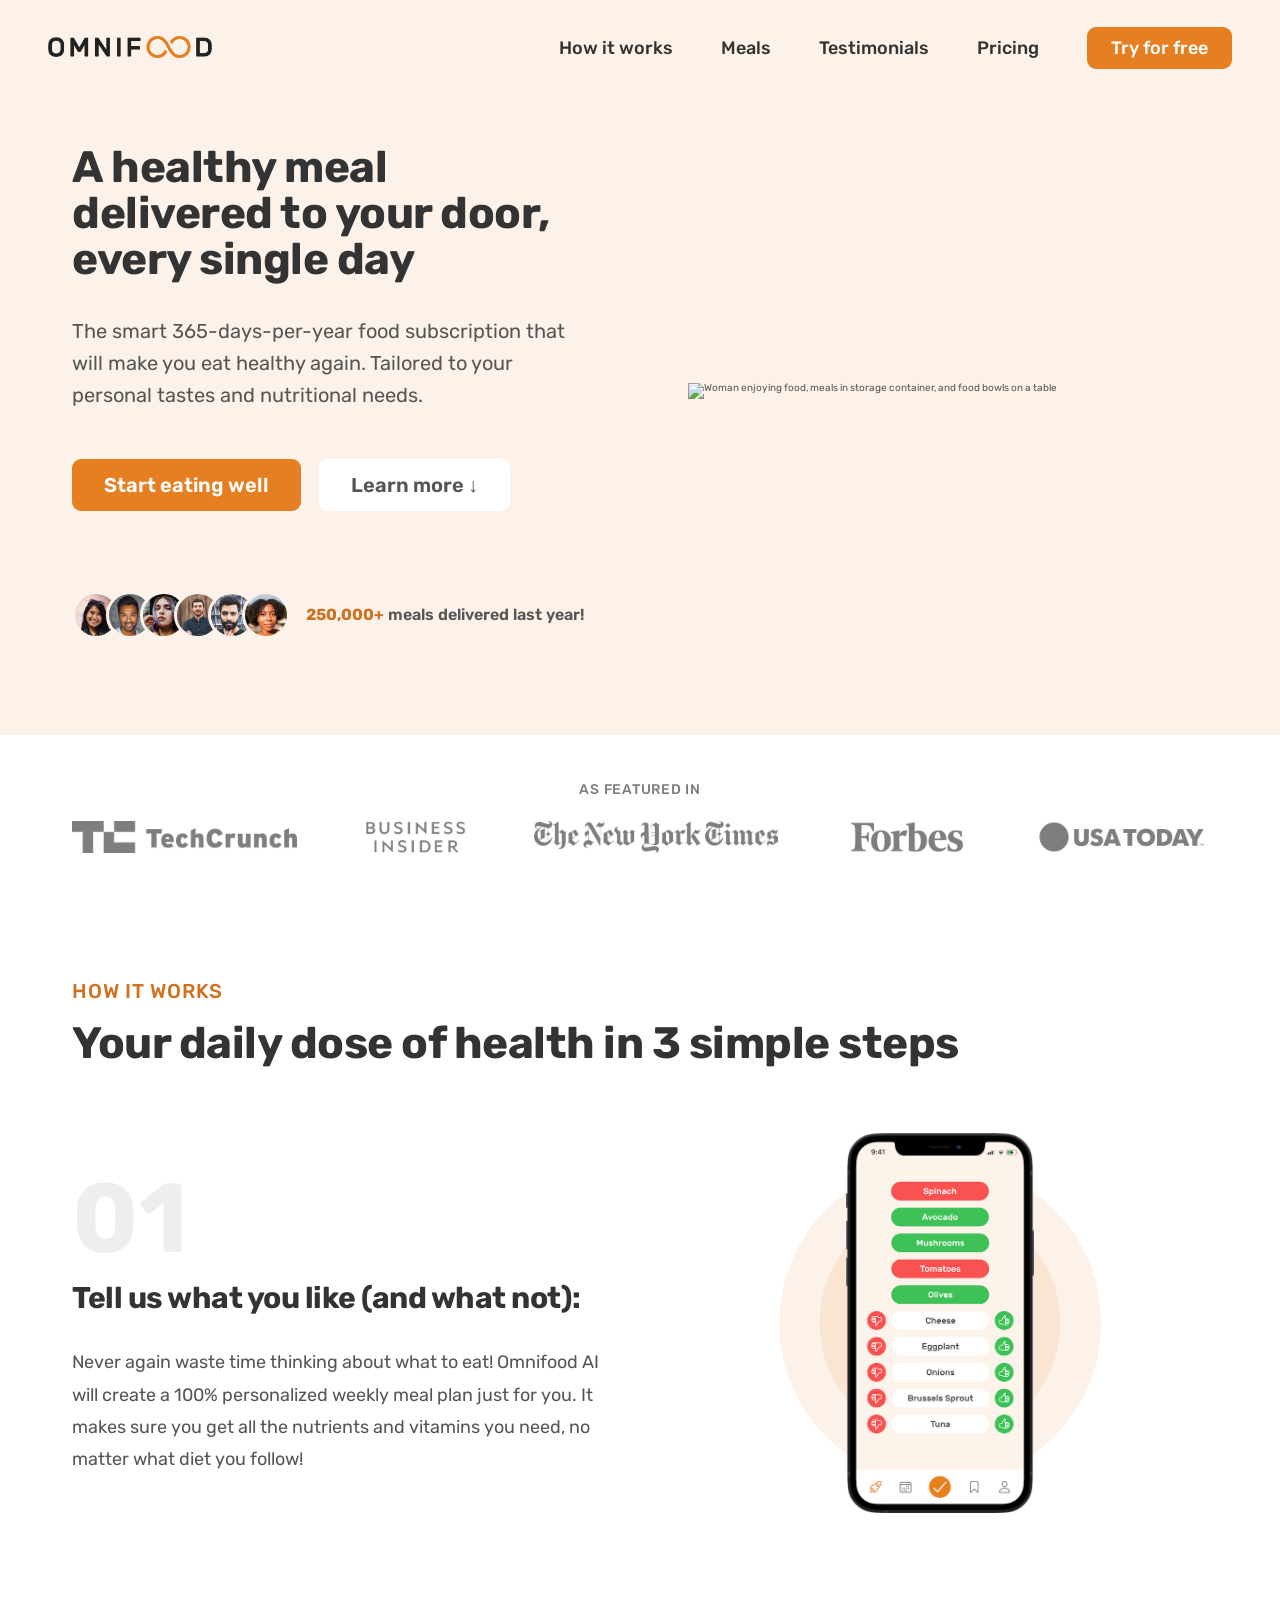
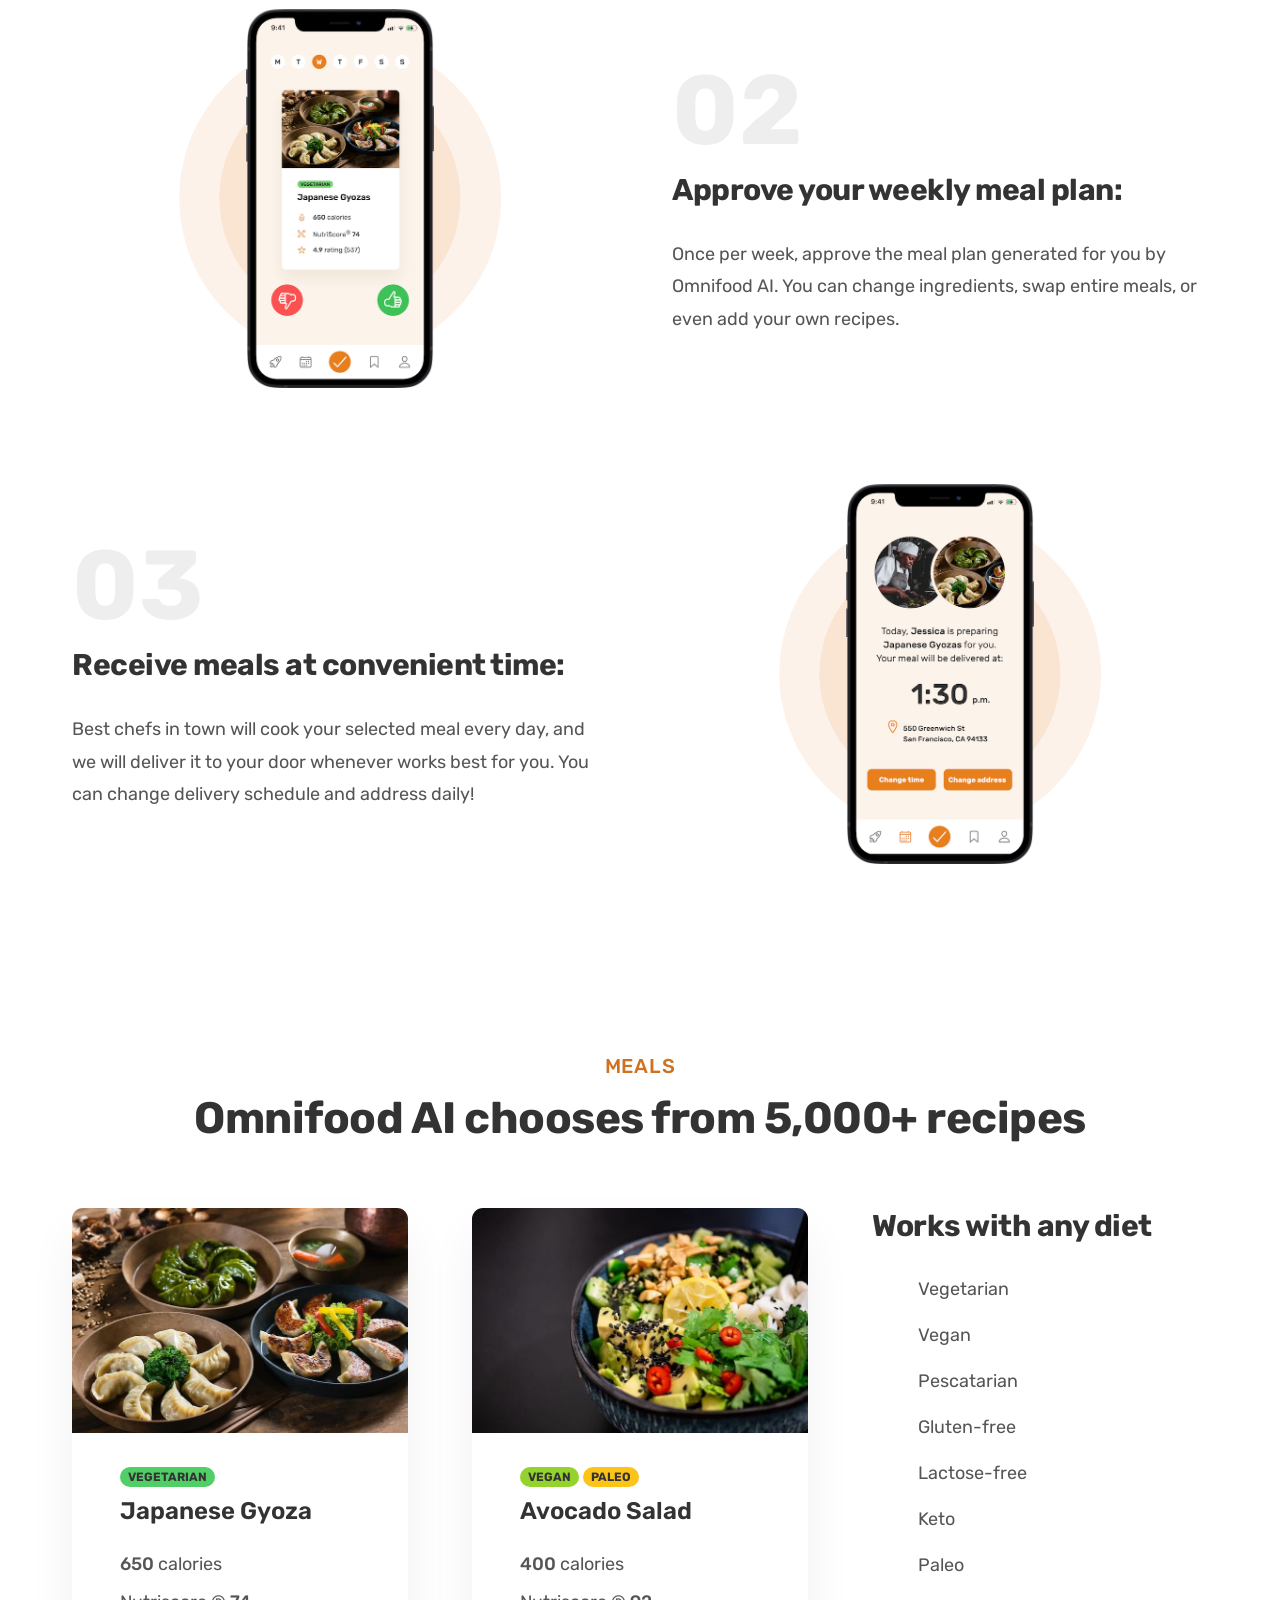
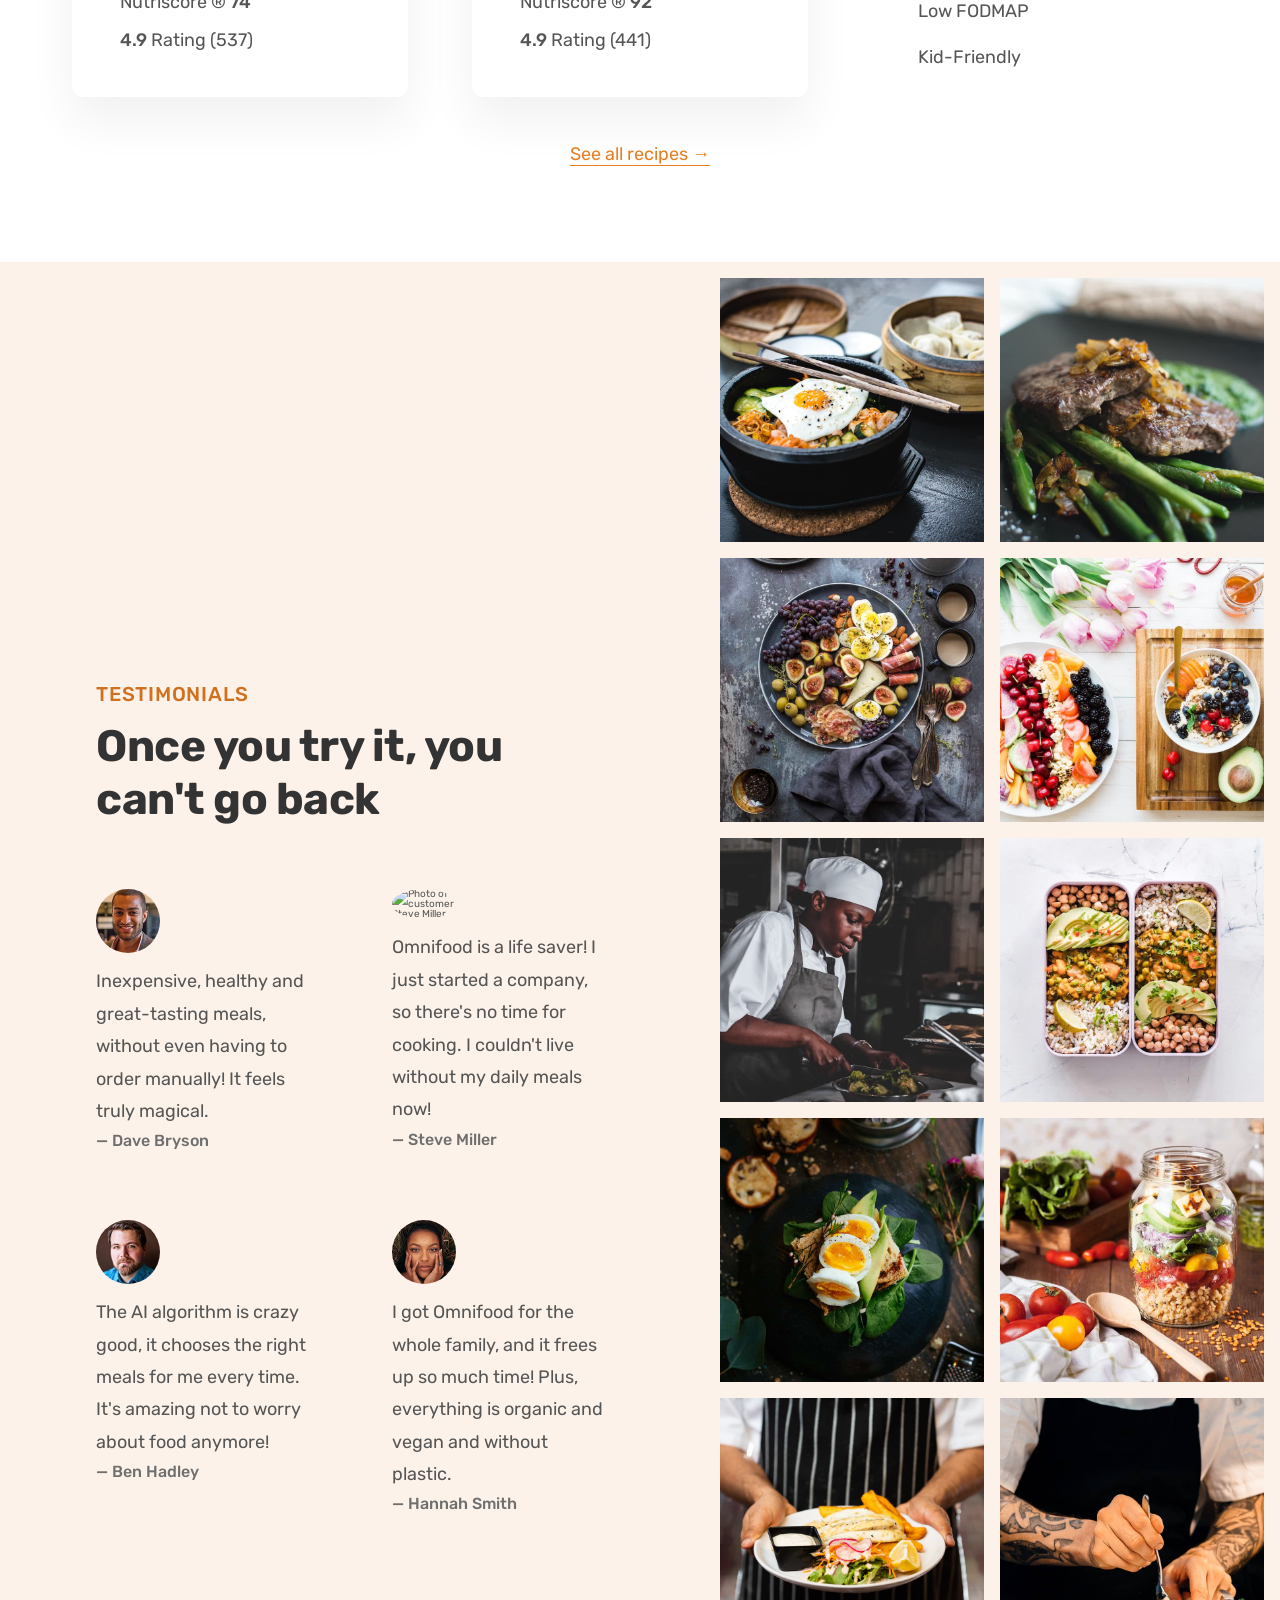
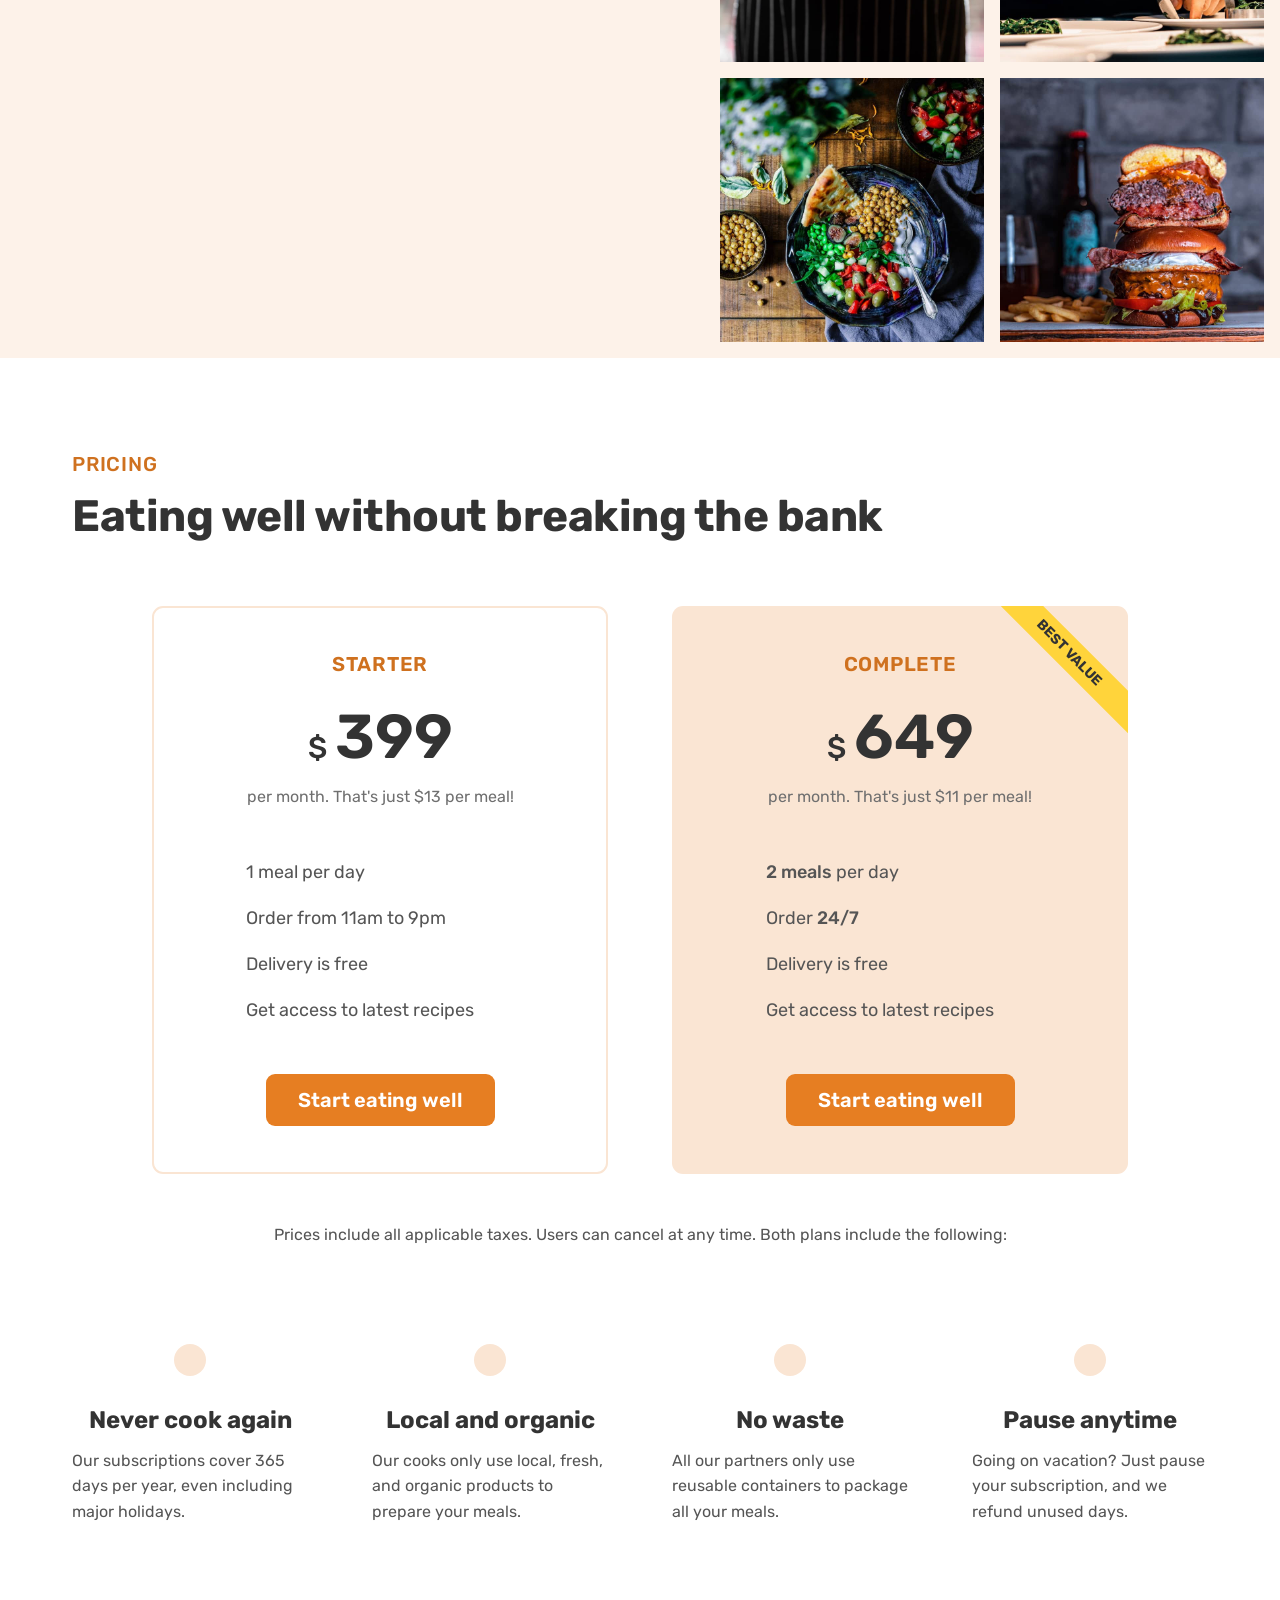
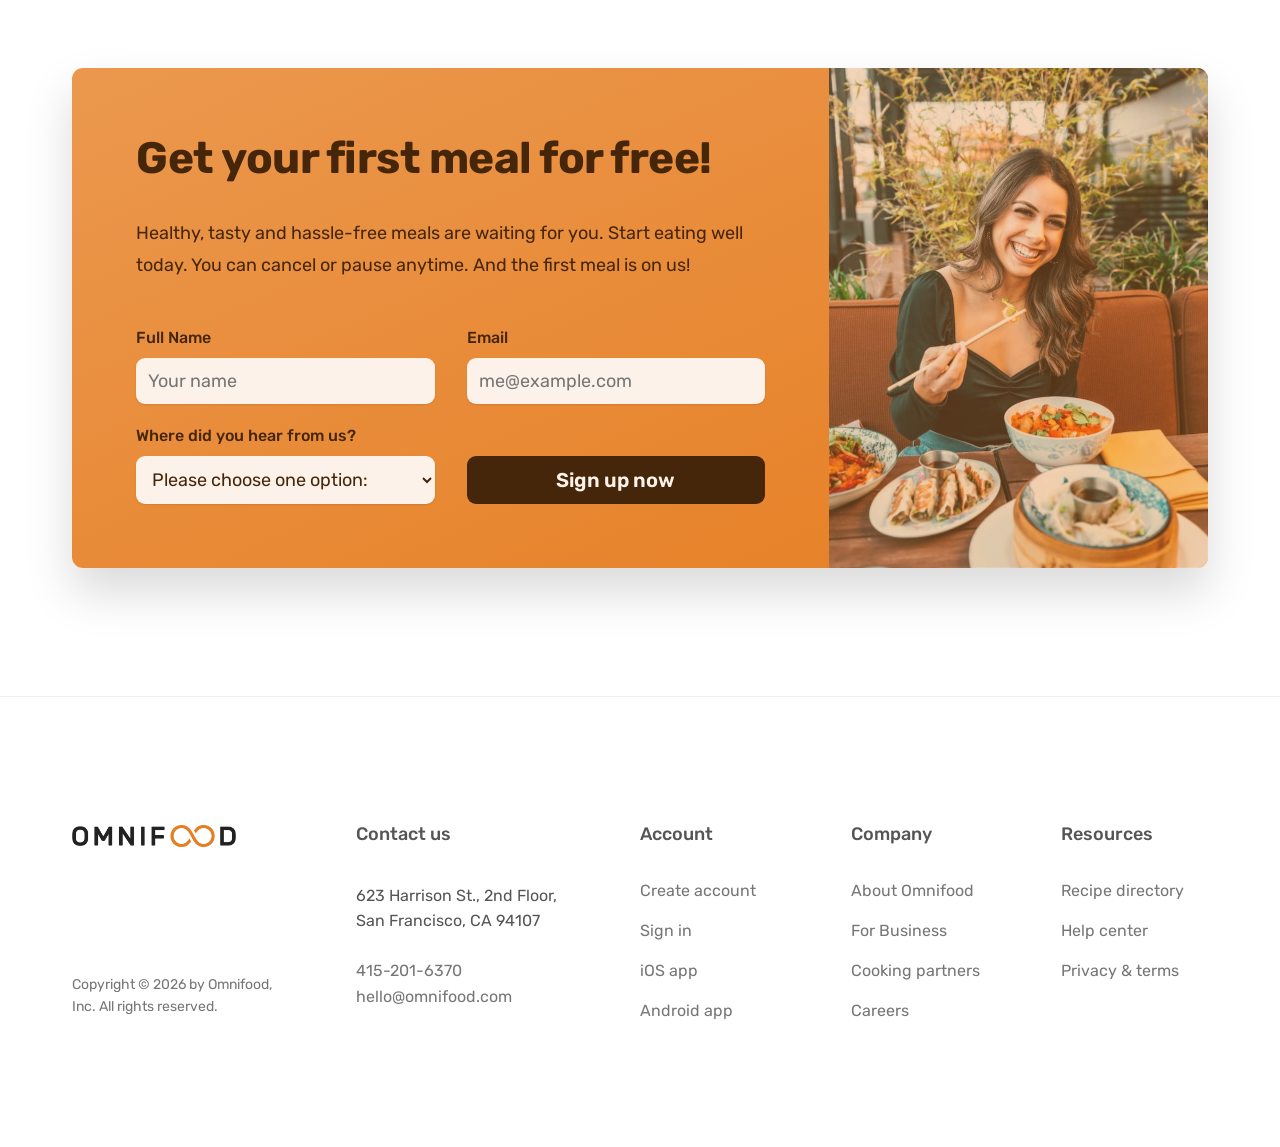
==== commit c9630b03: "Image optimisations" ====
--- a/index.html
+++ b/index.html
@@ -90,11 +90,16 @@
             </div>
           </div>
           <div class="hero-img-box">
-            <img
-              src="img/hero.png"
-              class="hero-img"
-              alt="Woman enjoying food, meals in storage container, and food bowls on a table"
-            />
+            <picture
+              ><source srcset="img/hero.webp" type="image/webp" />
+              <source srcset="img/hero-min.png" type="image/png" />
+
+              <img
+                src="img/hero-min.png"
+                class="hero-img"
+                alt="Woman enjoying food, meals in storage container, and food bowls on a table"
+              />
+            </picture>
           </div>
         </div>
       </section>
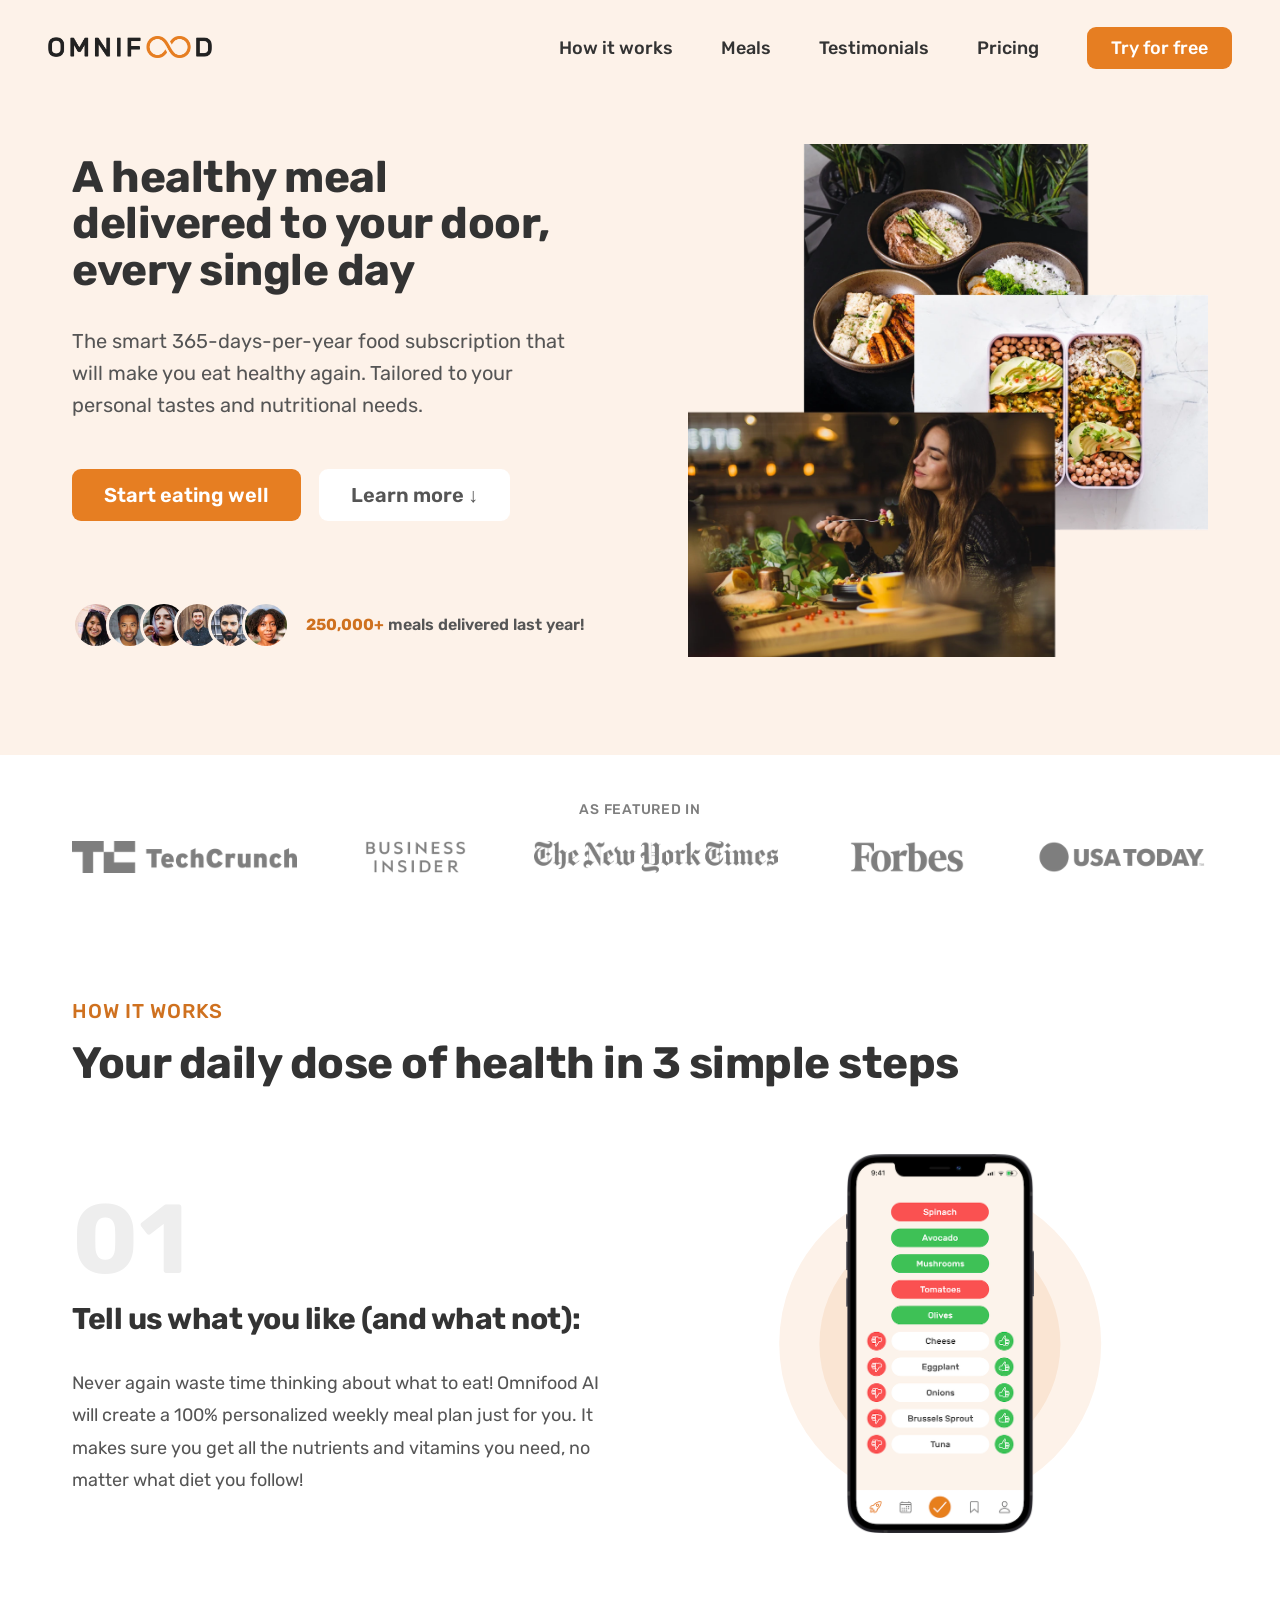
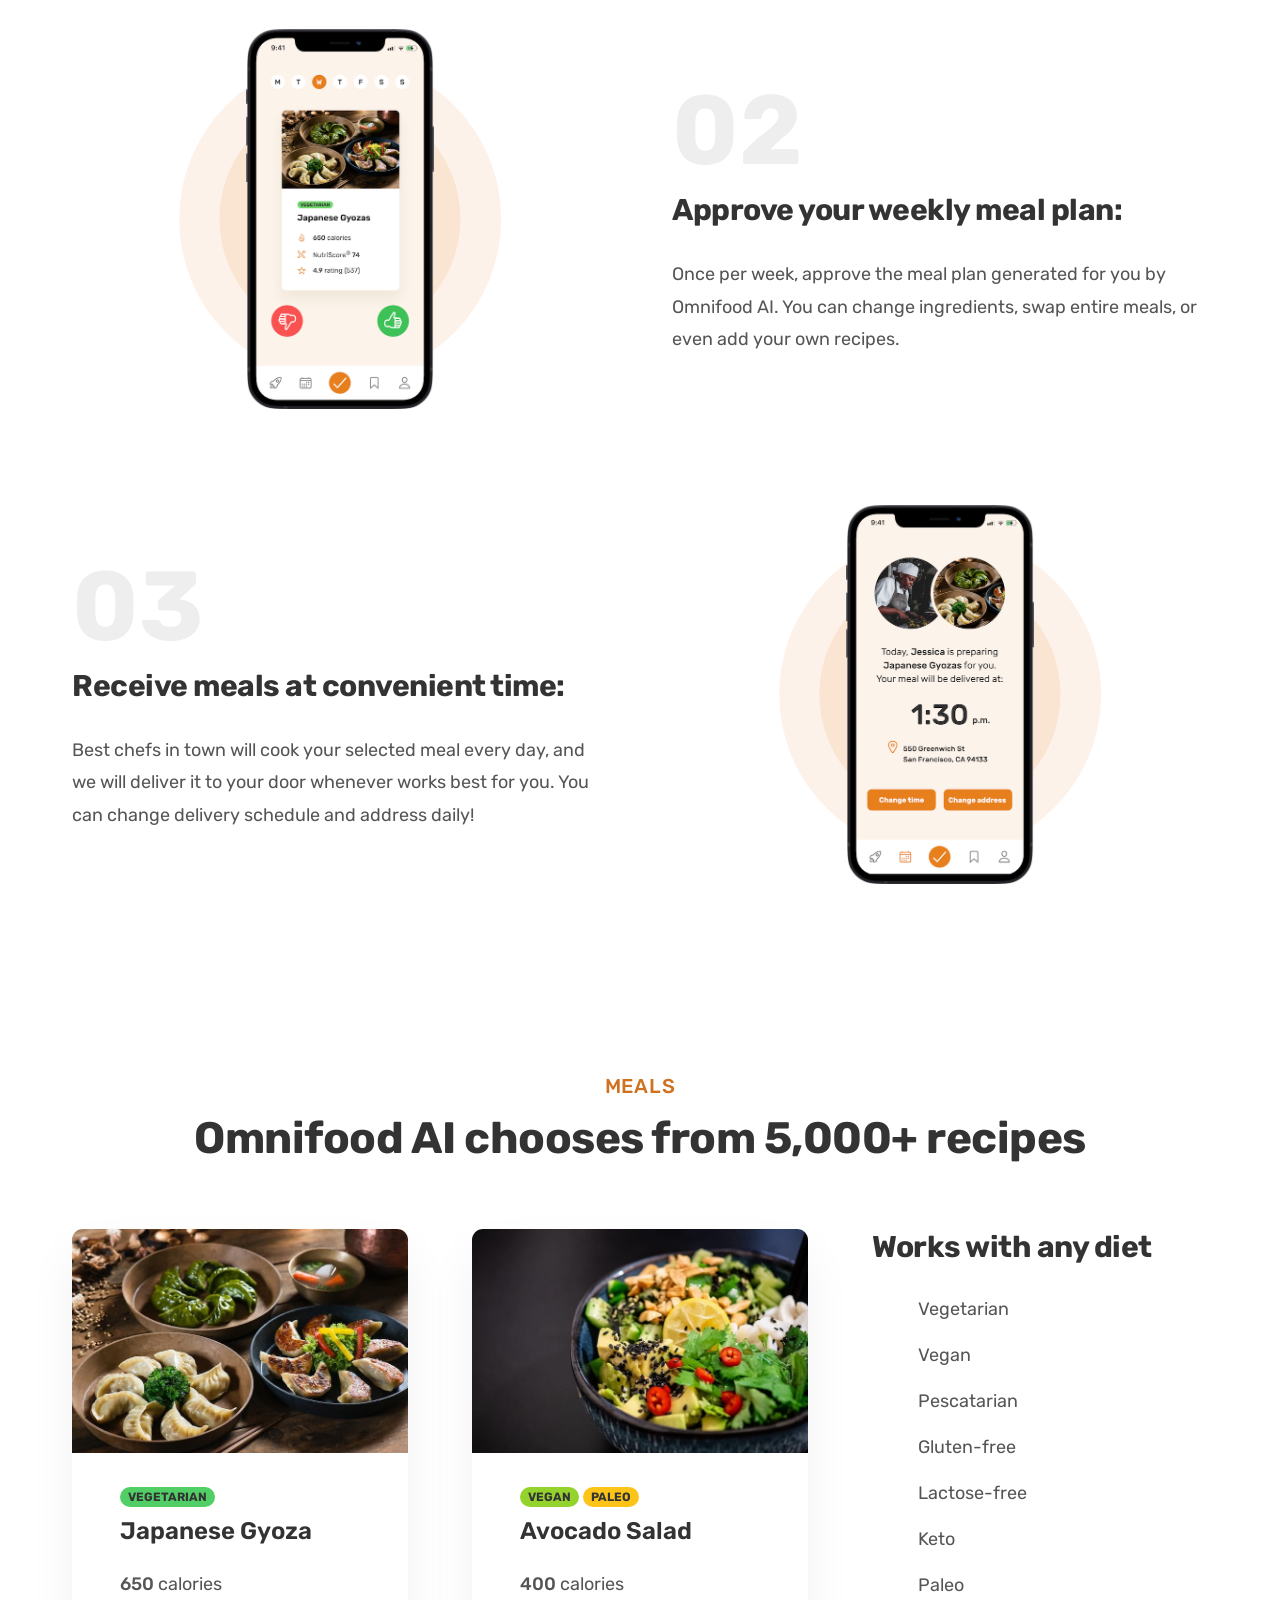
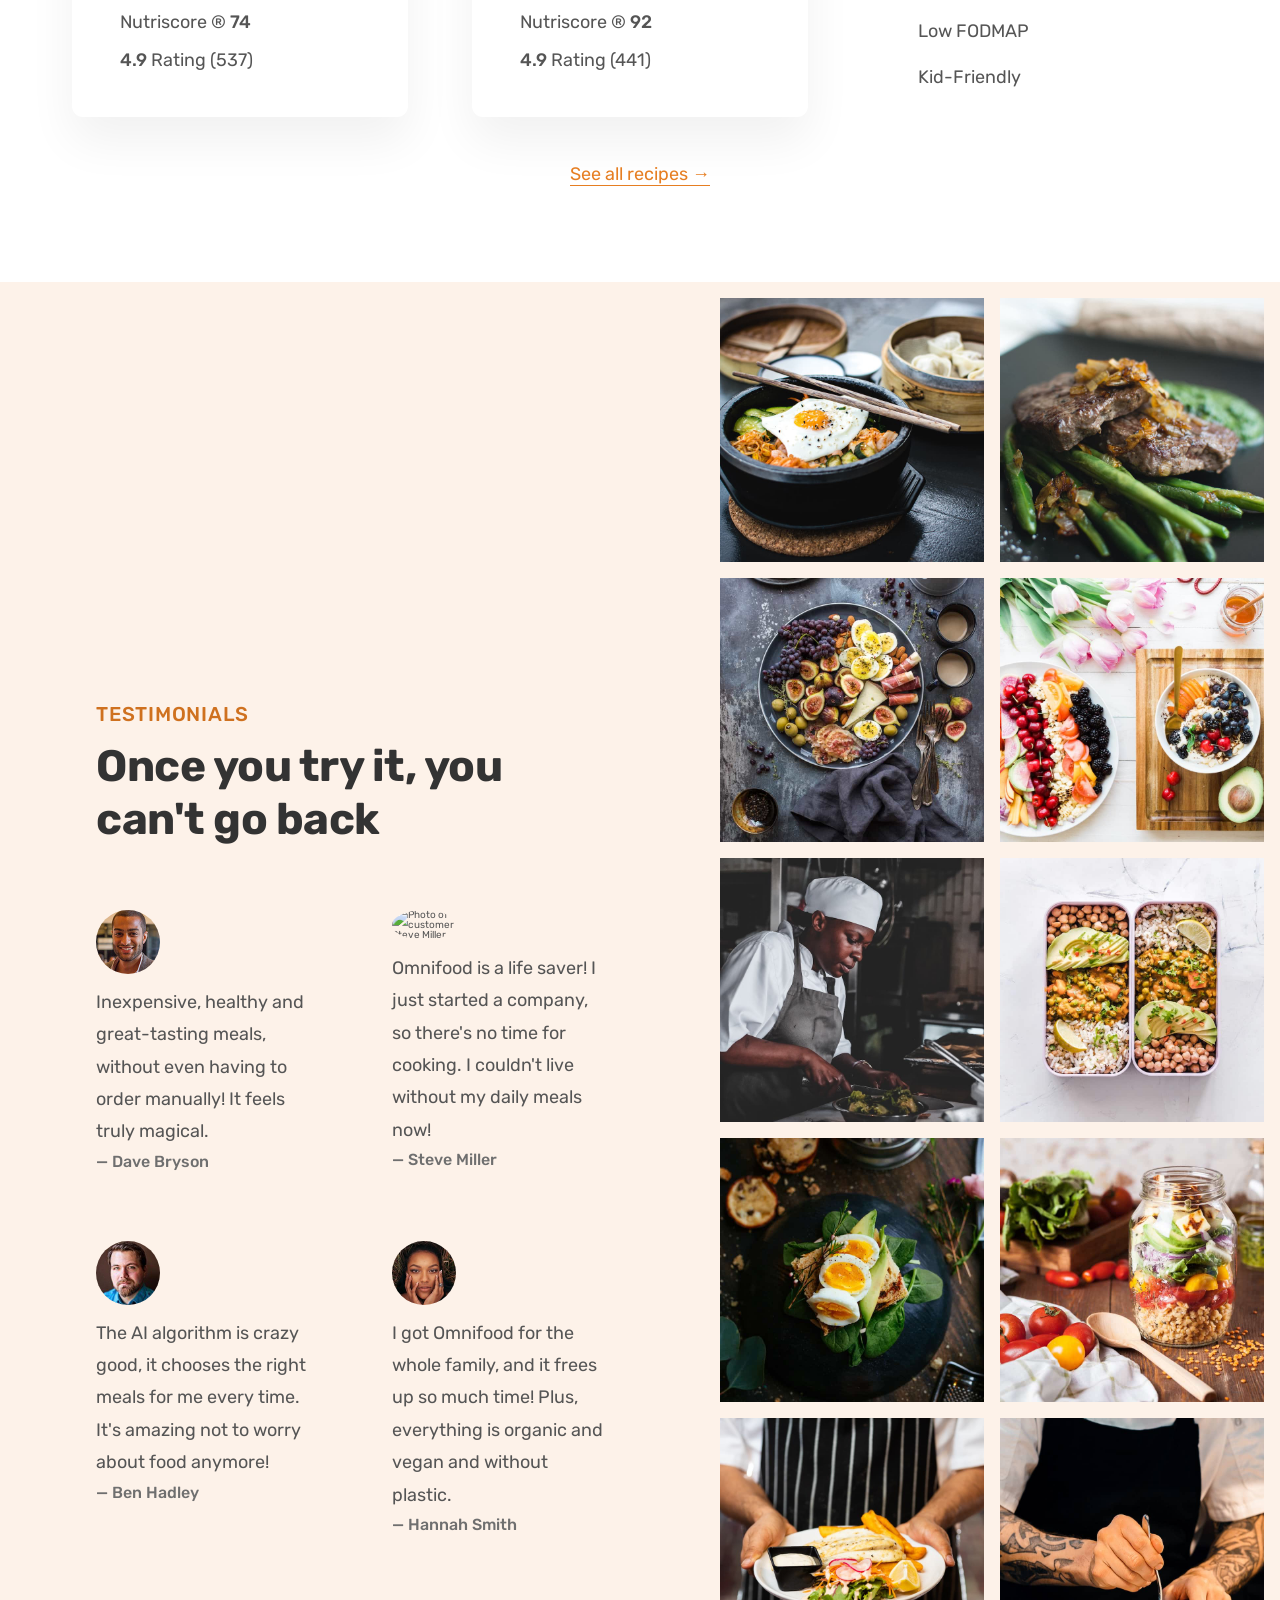
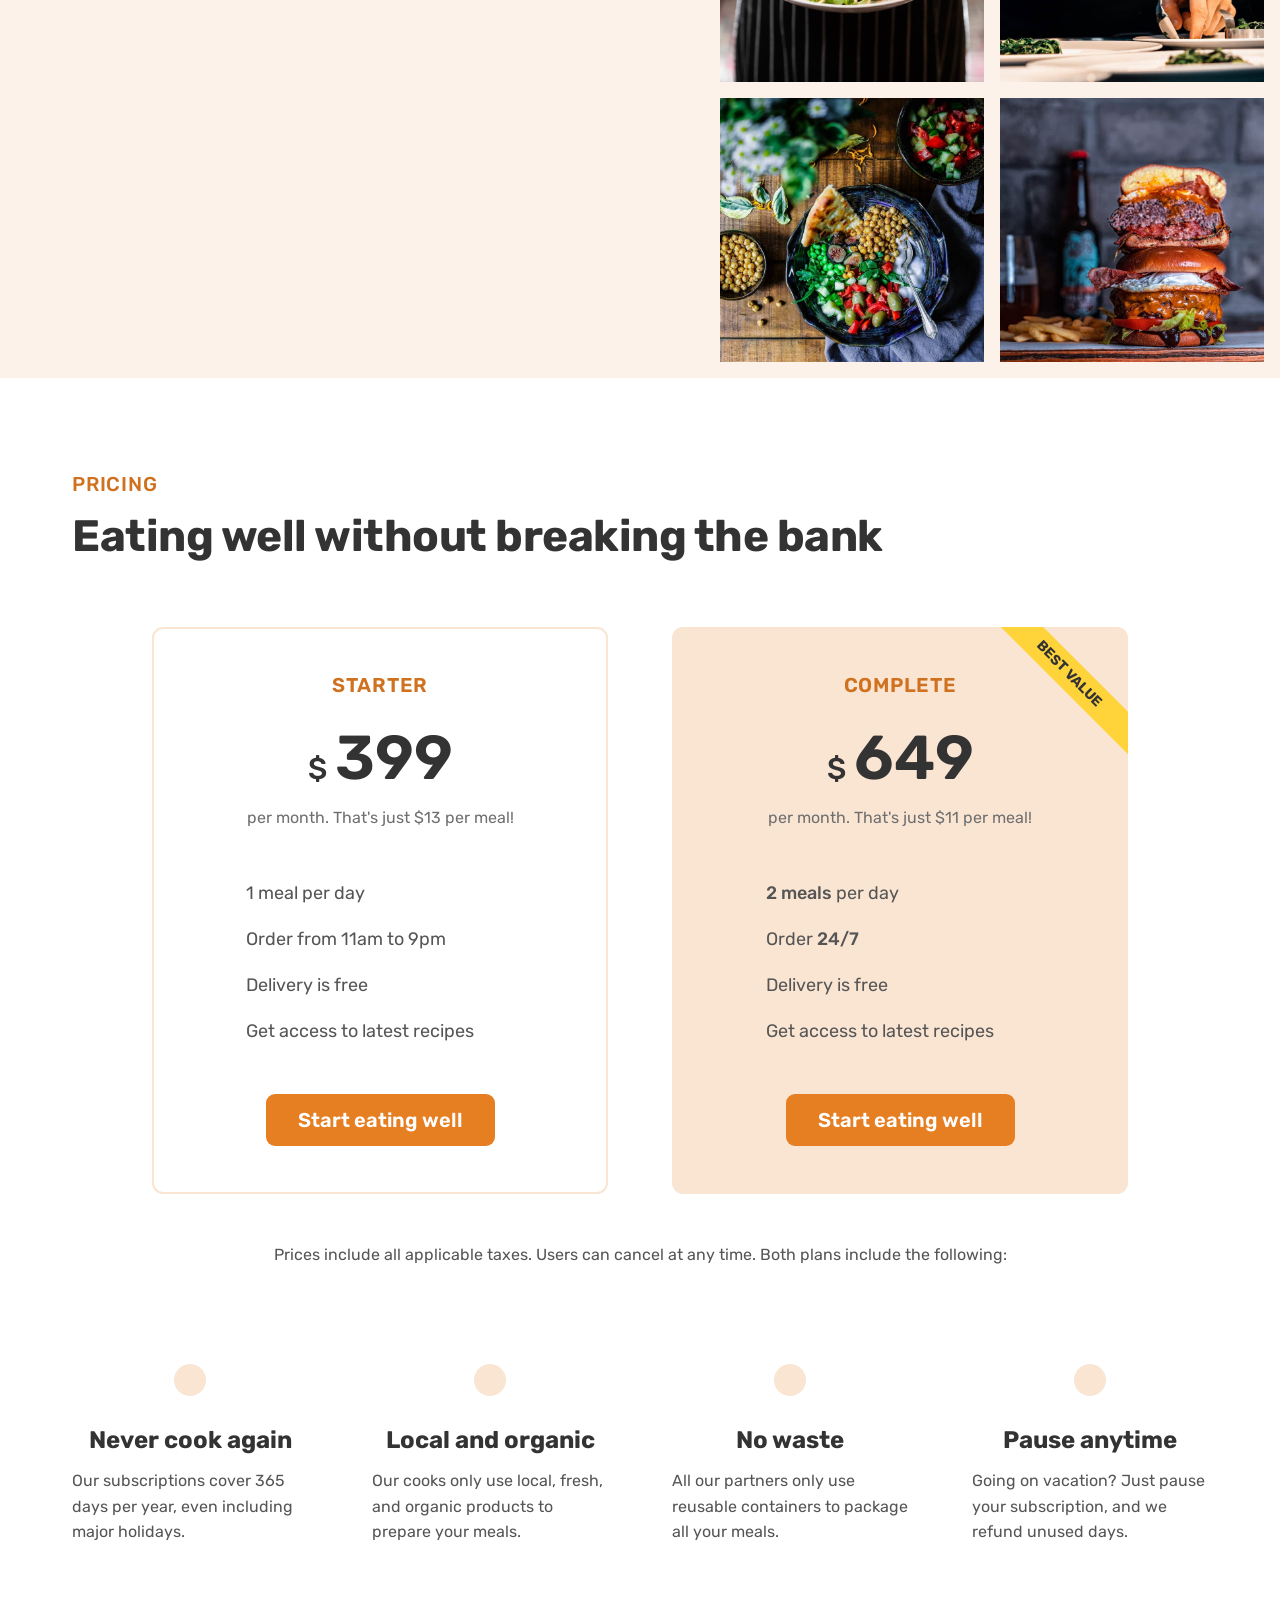
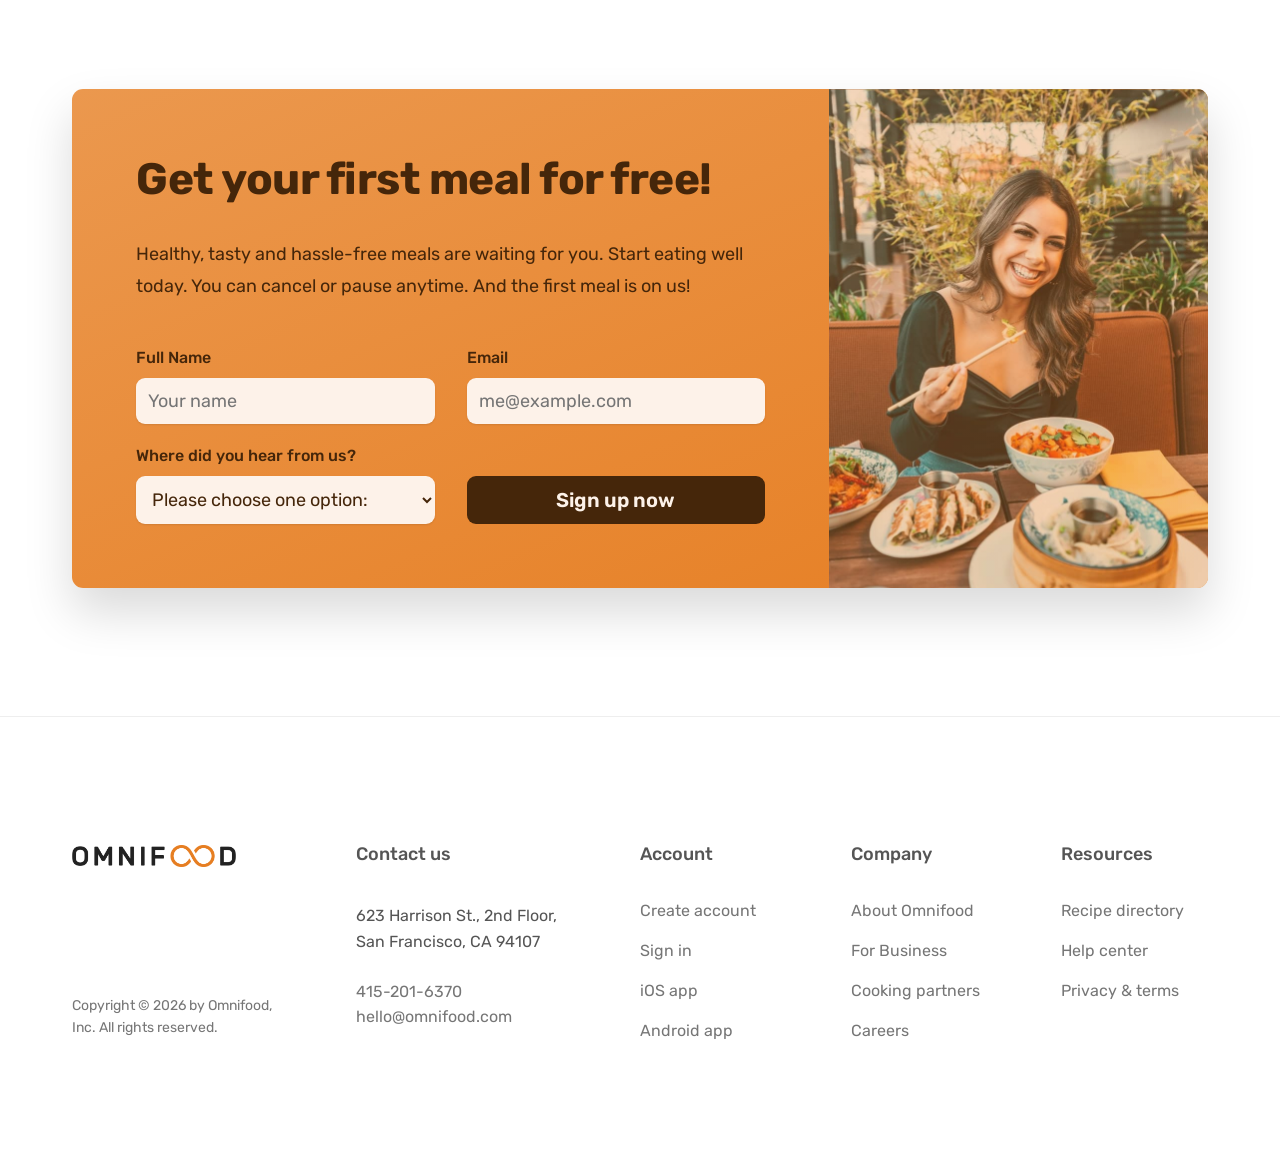
==== commit bdb4869f: "Missing image fix" ====
--- a/index.html
+++ b/index.html
@@ -91,11 +91,11 @@
           </div>
           <div class="hero-img-box">
             <picture
-              ><source srcset="img/hero.webp" type="image/webp" />
-              <source srcset="img/hero-min.png" type="image/png" />
+              ><source srcset="./img/hero.webp" type="image/webp" />
+              <source srcset="./img/hero.png" type="image/png" />
 
               <img
-                src="img/hero-min.png"
+                src="./img/hero-min.png"
                 class="hero-img"
                 alt="Woman enjoying food, meals in storage container, and food bowls on a table"
               />
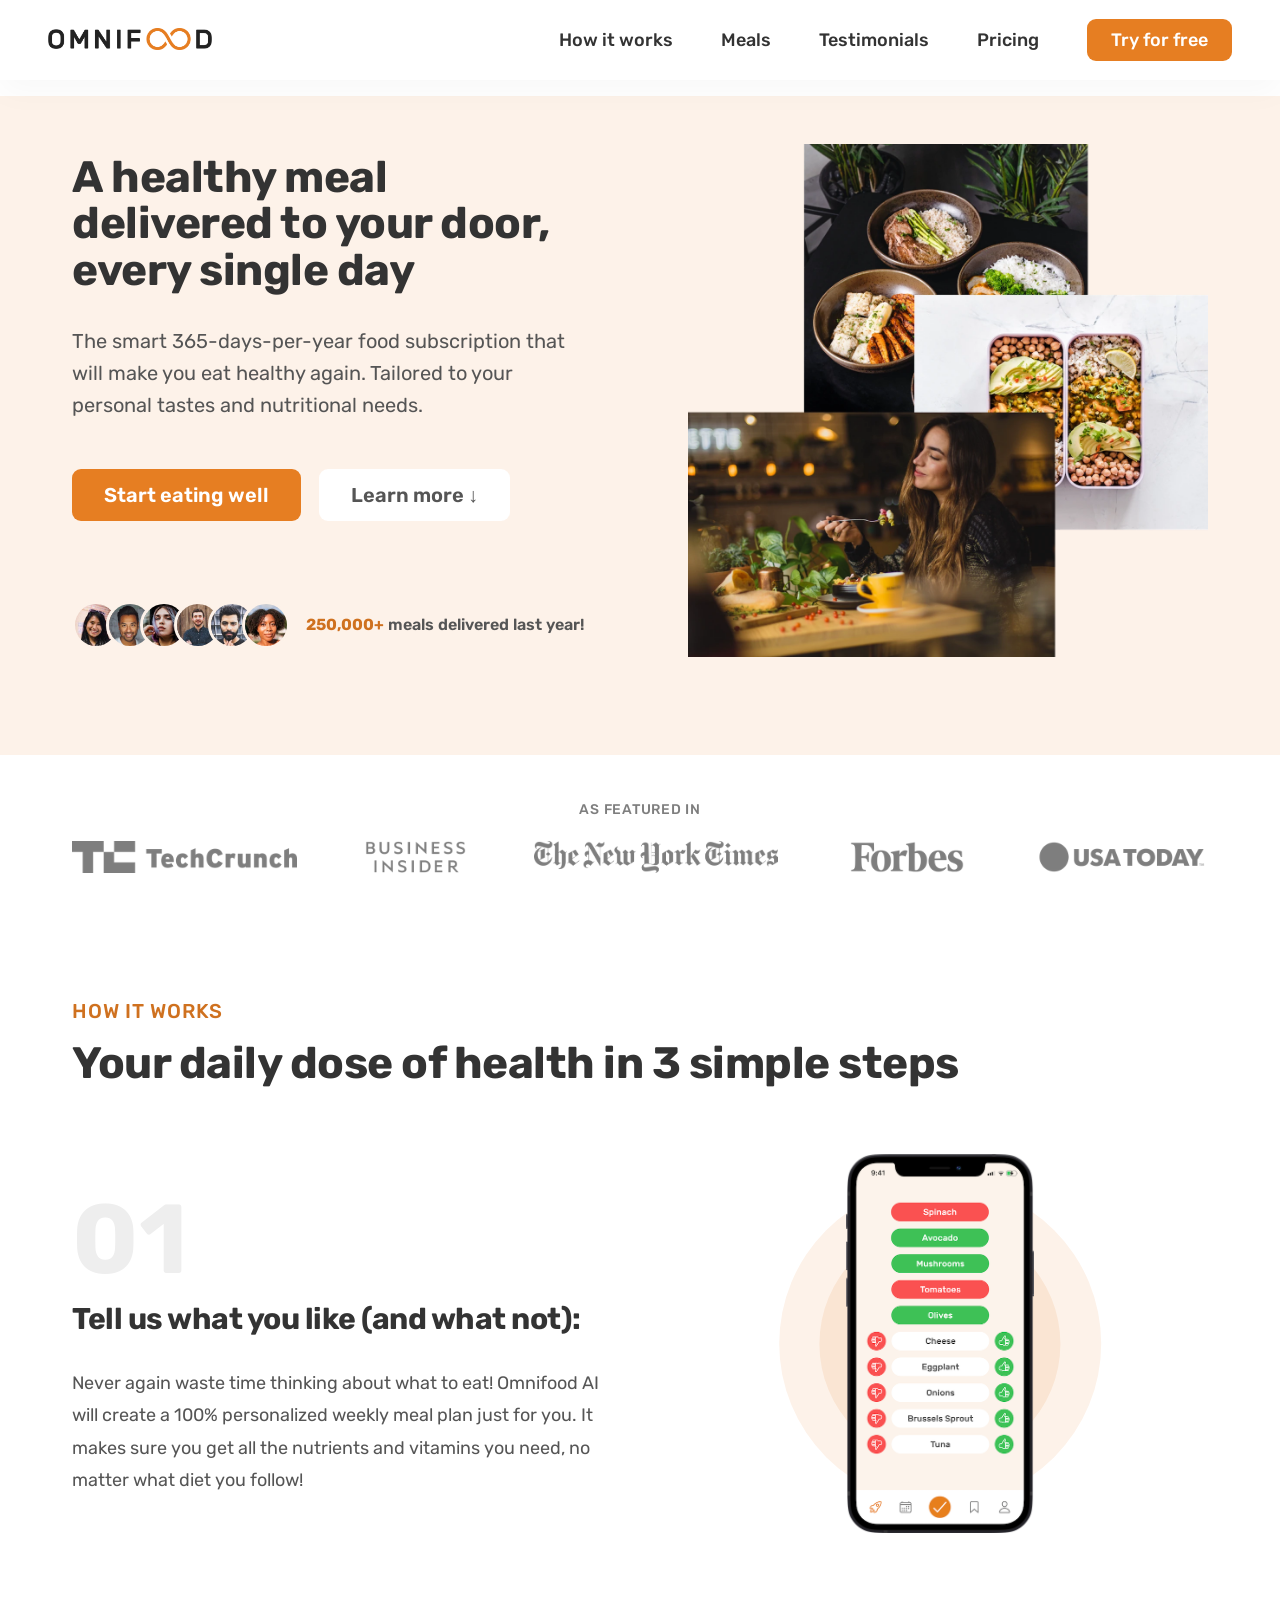
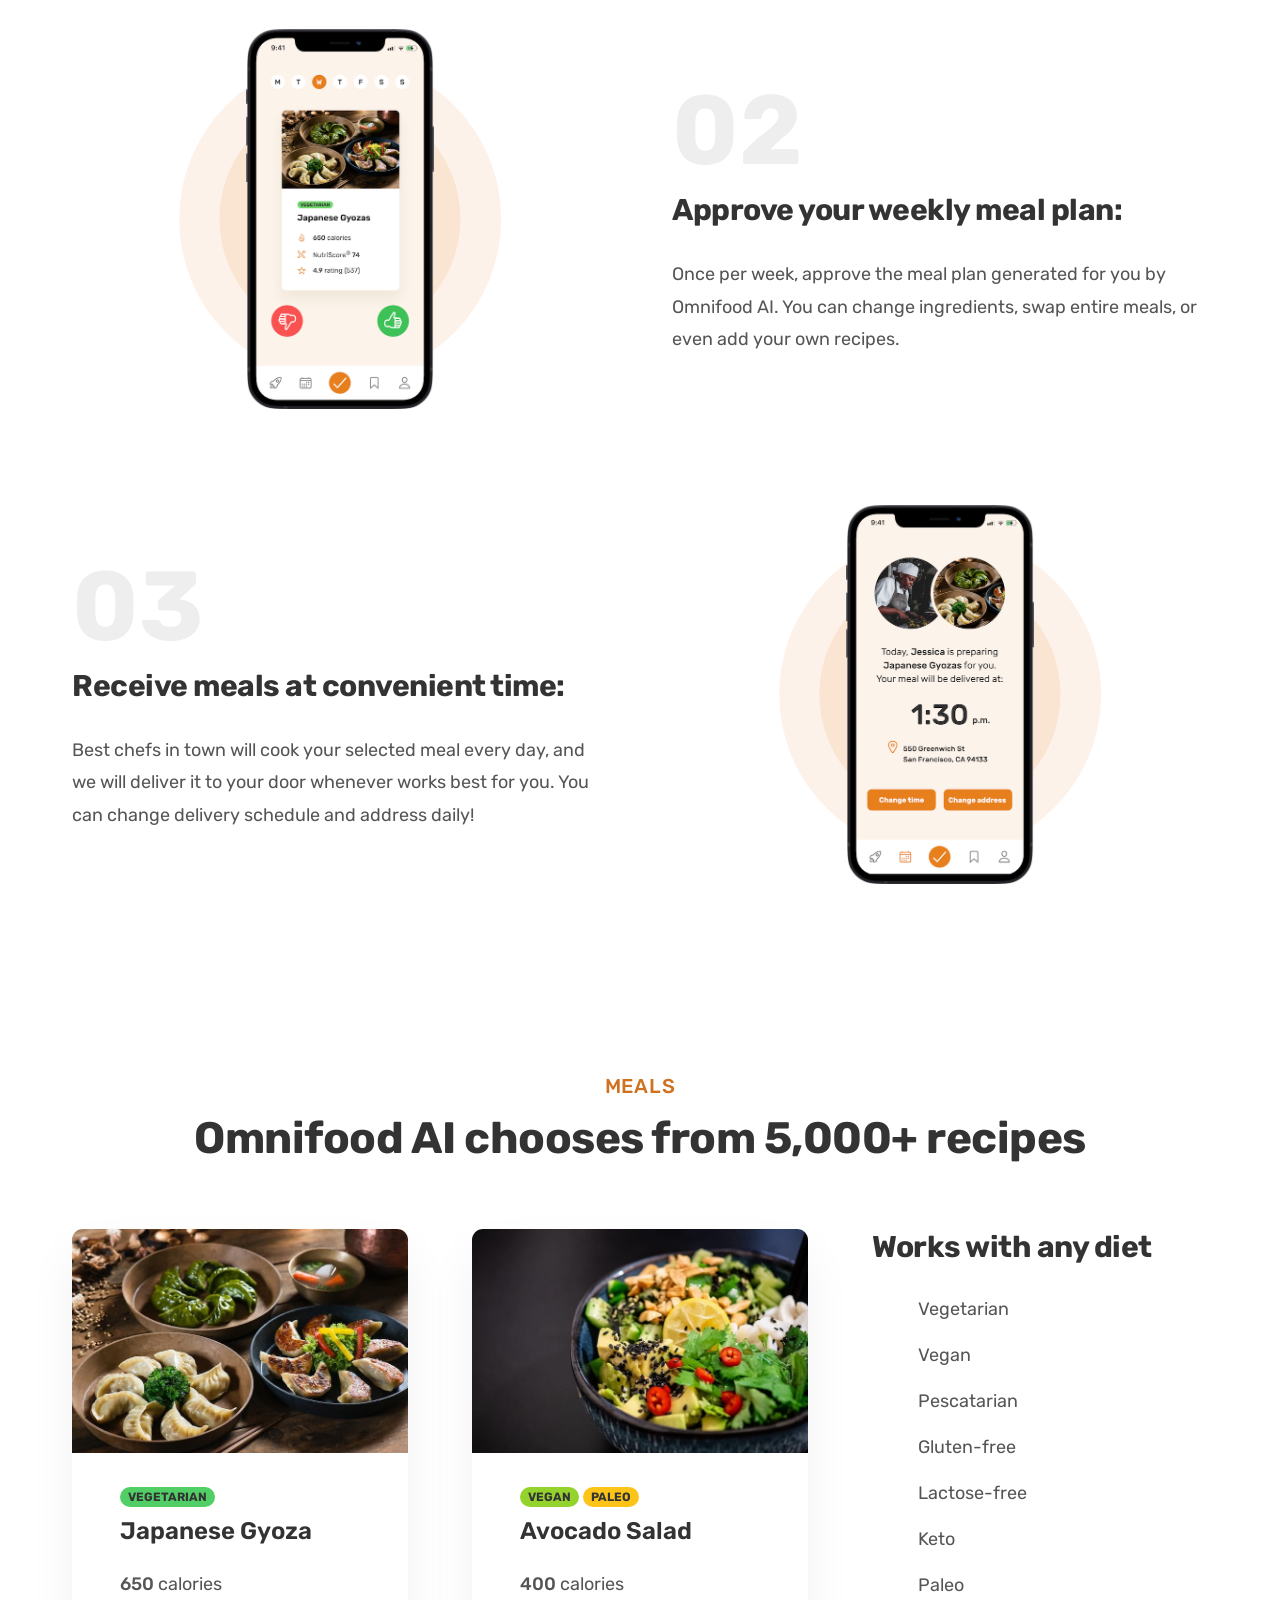
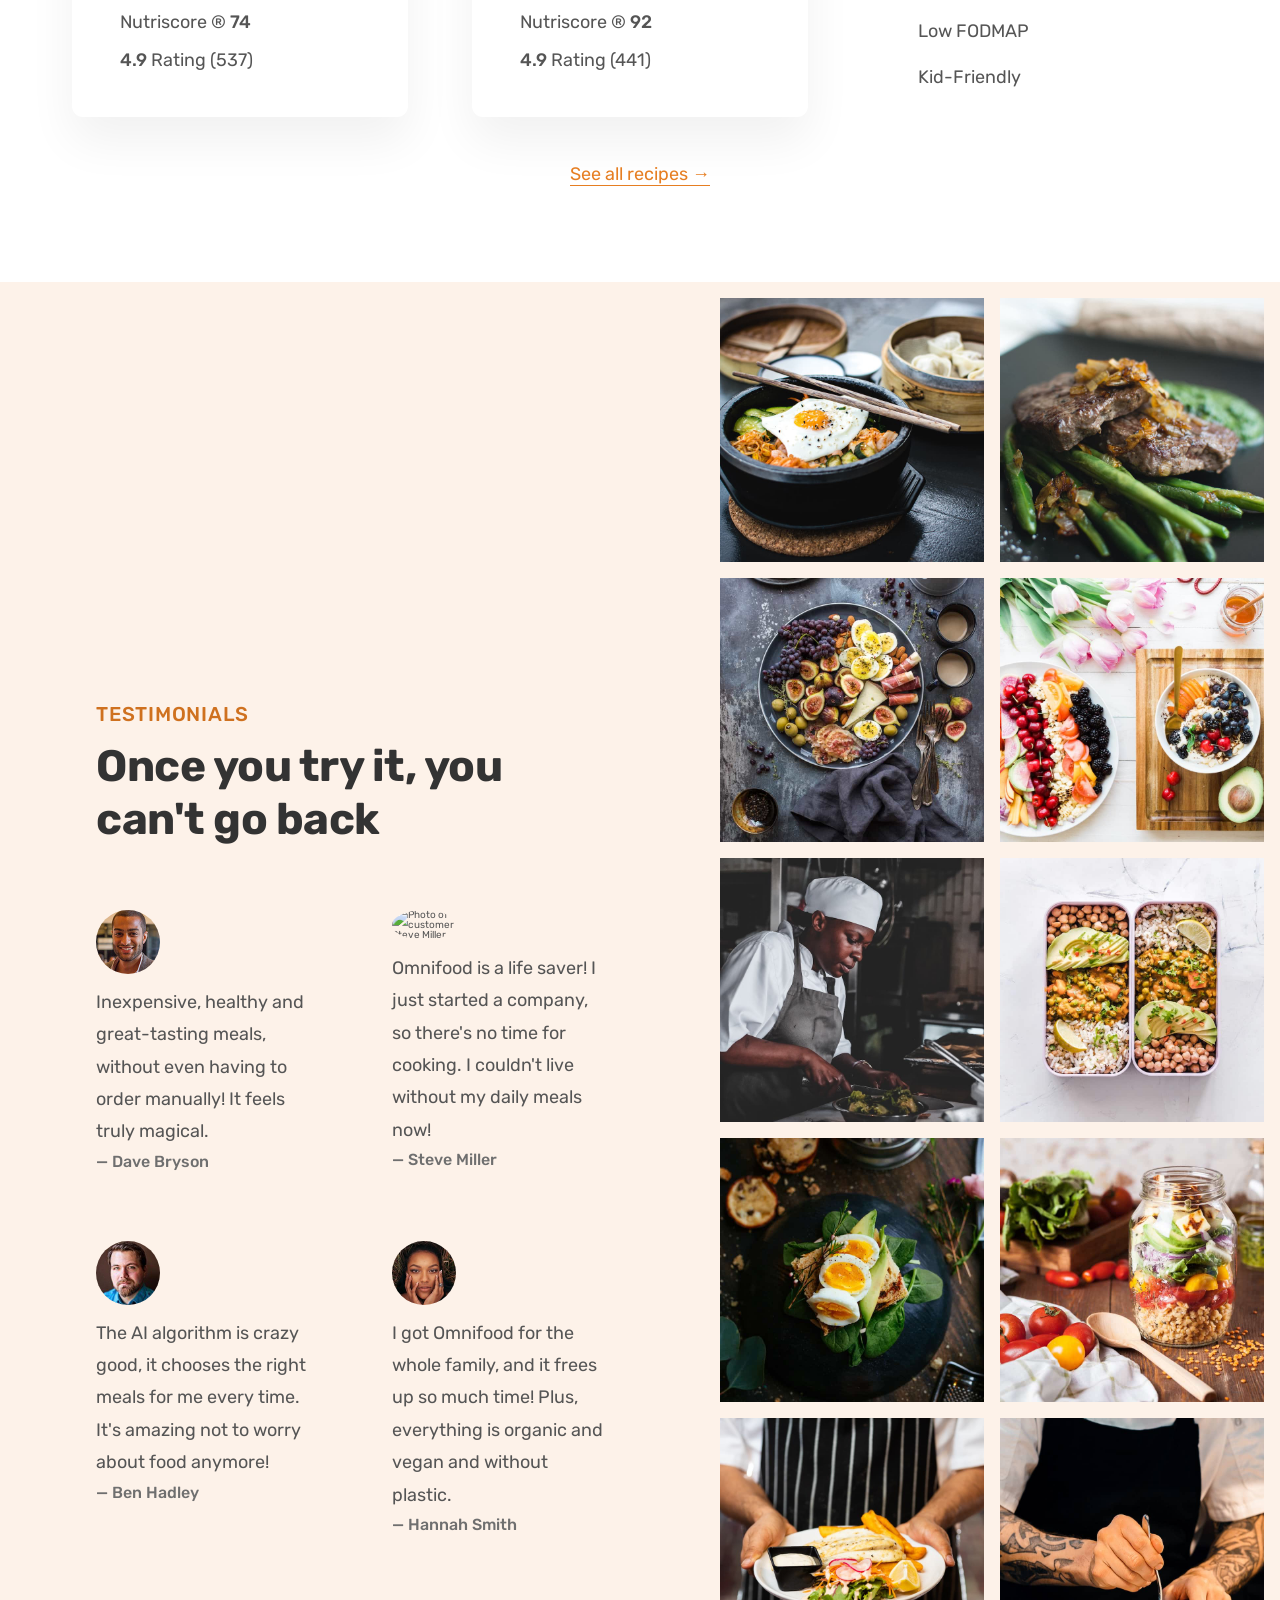
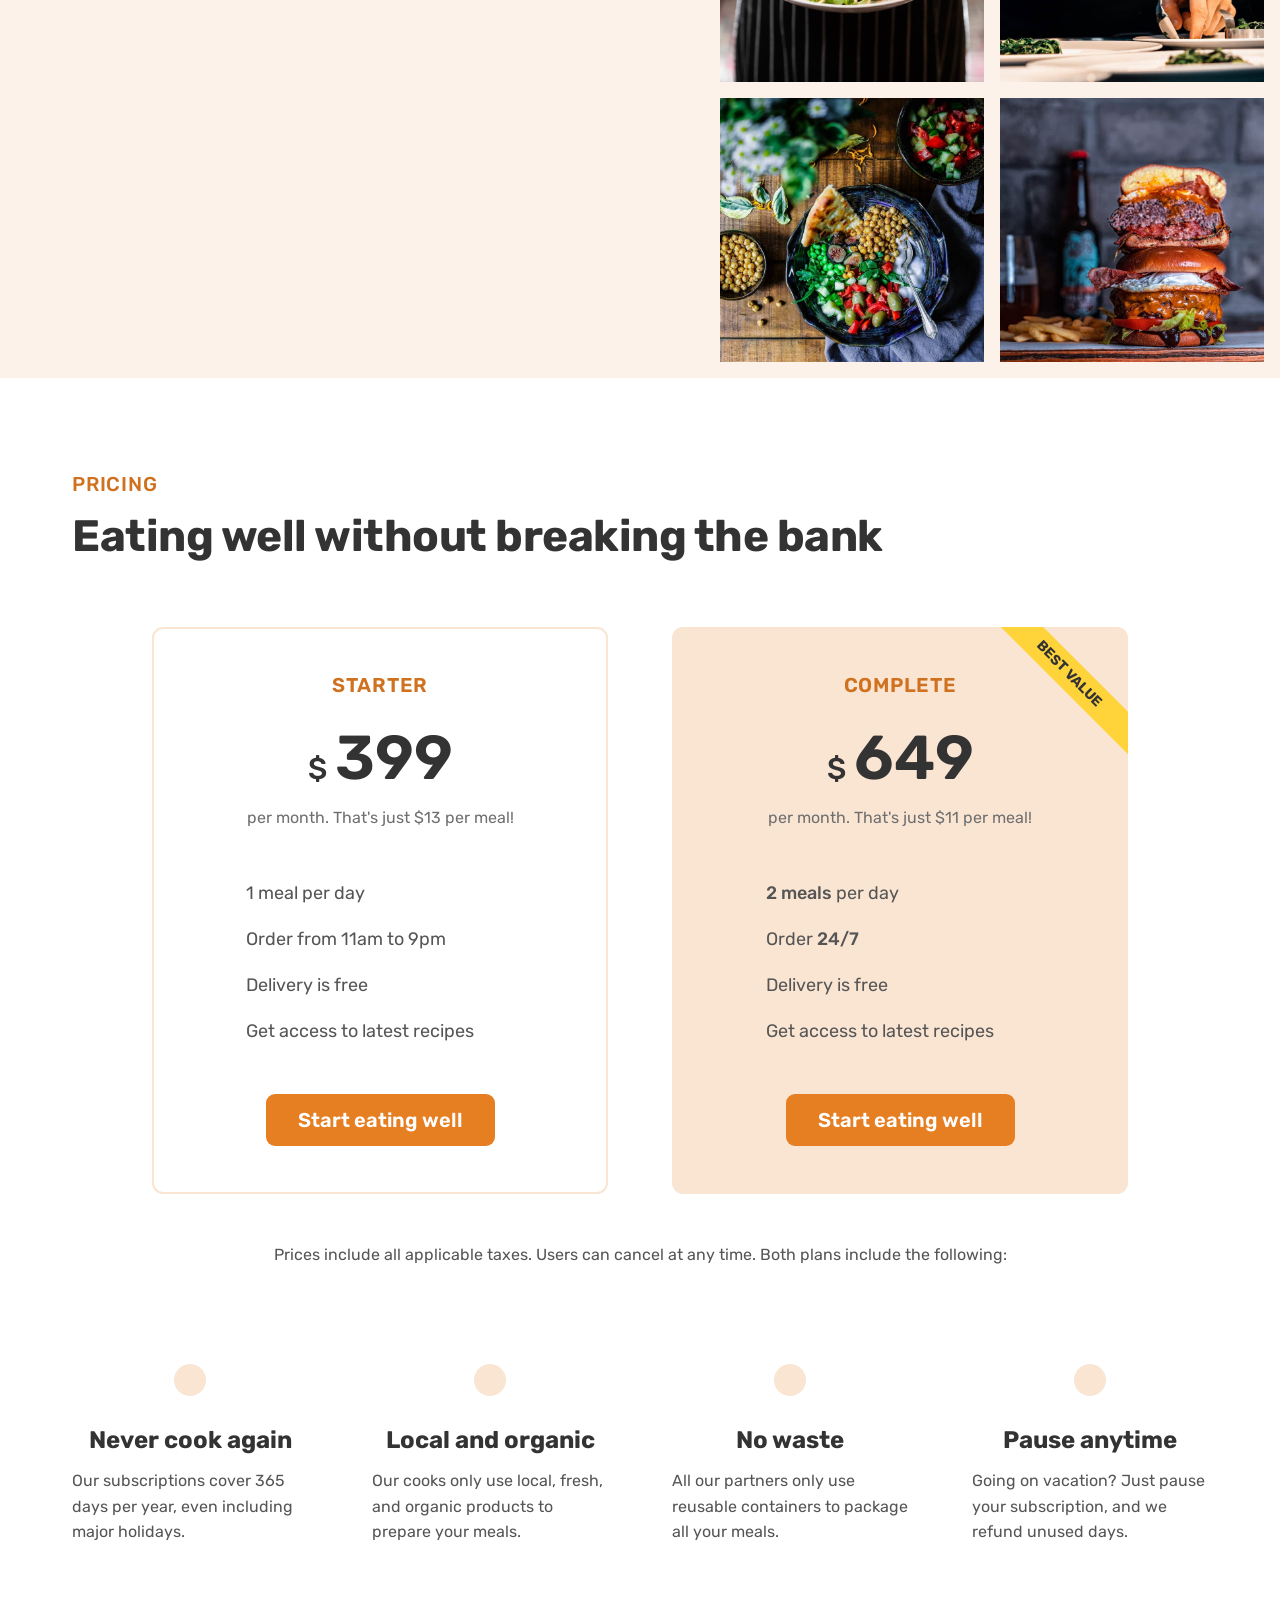
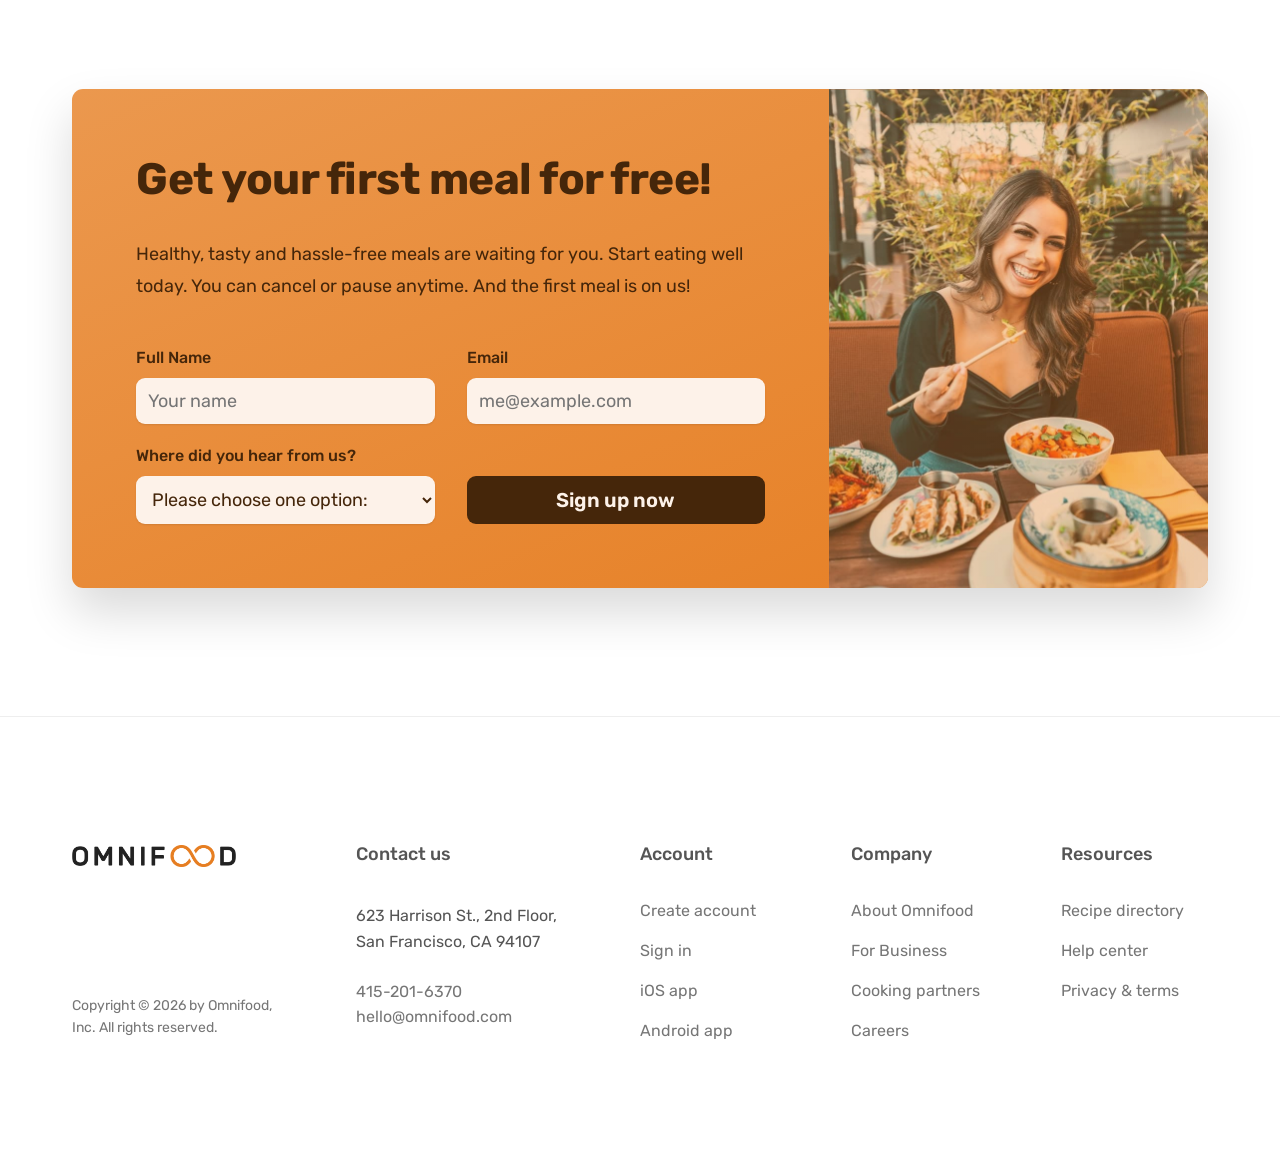
==== commit 5e2b6e9e: "image fix 2" ====
--- a/index.html
+++ b/index.html
@@ -91,11 +91,10 @@
           </div>
           <div class="hero-img-box">
             <picture
-              ><source srcset="./img/hero.webp" type="image/webp" />
-              <source srcset="./img/hero.png" type="image/png" />
-
+              ><source srcset="img/hero.webp" type="image/webp" />
+              <source srcset="img/hero.png" type="image/png" />
               <img
-                src="./img/hero-min.png"
+                src="img/hero-min.png"
                 class="hero-img"
                 alt="Woman enjoying food, meals in storage container, and food bowls on a table"
               />
@@ -147,7 +146,7 @@
           </div>
           <div class="step-img-box">
             <img
-              src="/img/app/app-screen-1.png"
+              src="img/app/app-screen-1.png"
               class="step-img"
               alt="iPhone app preferences selection screen"
             />
@@ -156,7 +155,7 @@
           <!-- STEP 02 -->
           <div class="step-img-box">
             <img
-              src="/img/app/app-screen-2.png"
+              src="img/app/app-screen-2.png"
               class="step-img"
               alt="iPhone app Meal approving plan"
             />
@@ -183,7 +182,7 @@
           </div>
           <div class="step-img-box">
             <img
-              src="/img/app/app-screen-3.png"
+              src="img/app/app-screen-3.png"
               class="step-img"
               alt="iPhone app meal delivery screen"
             />
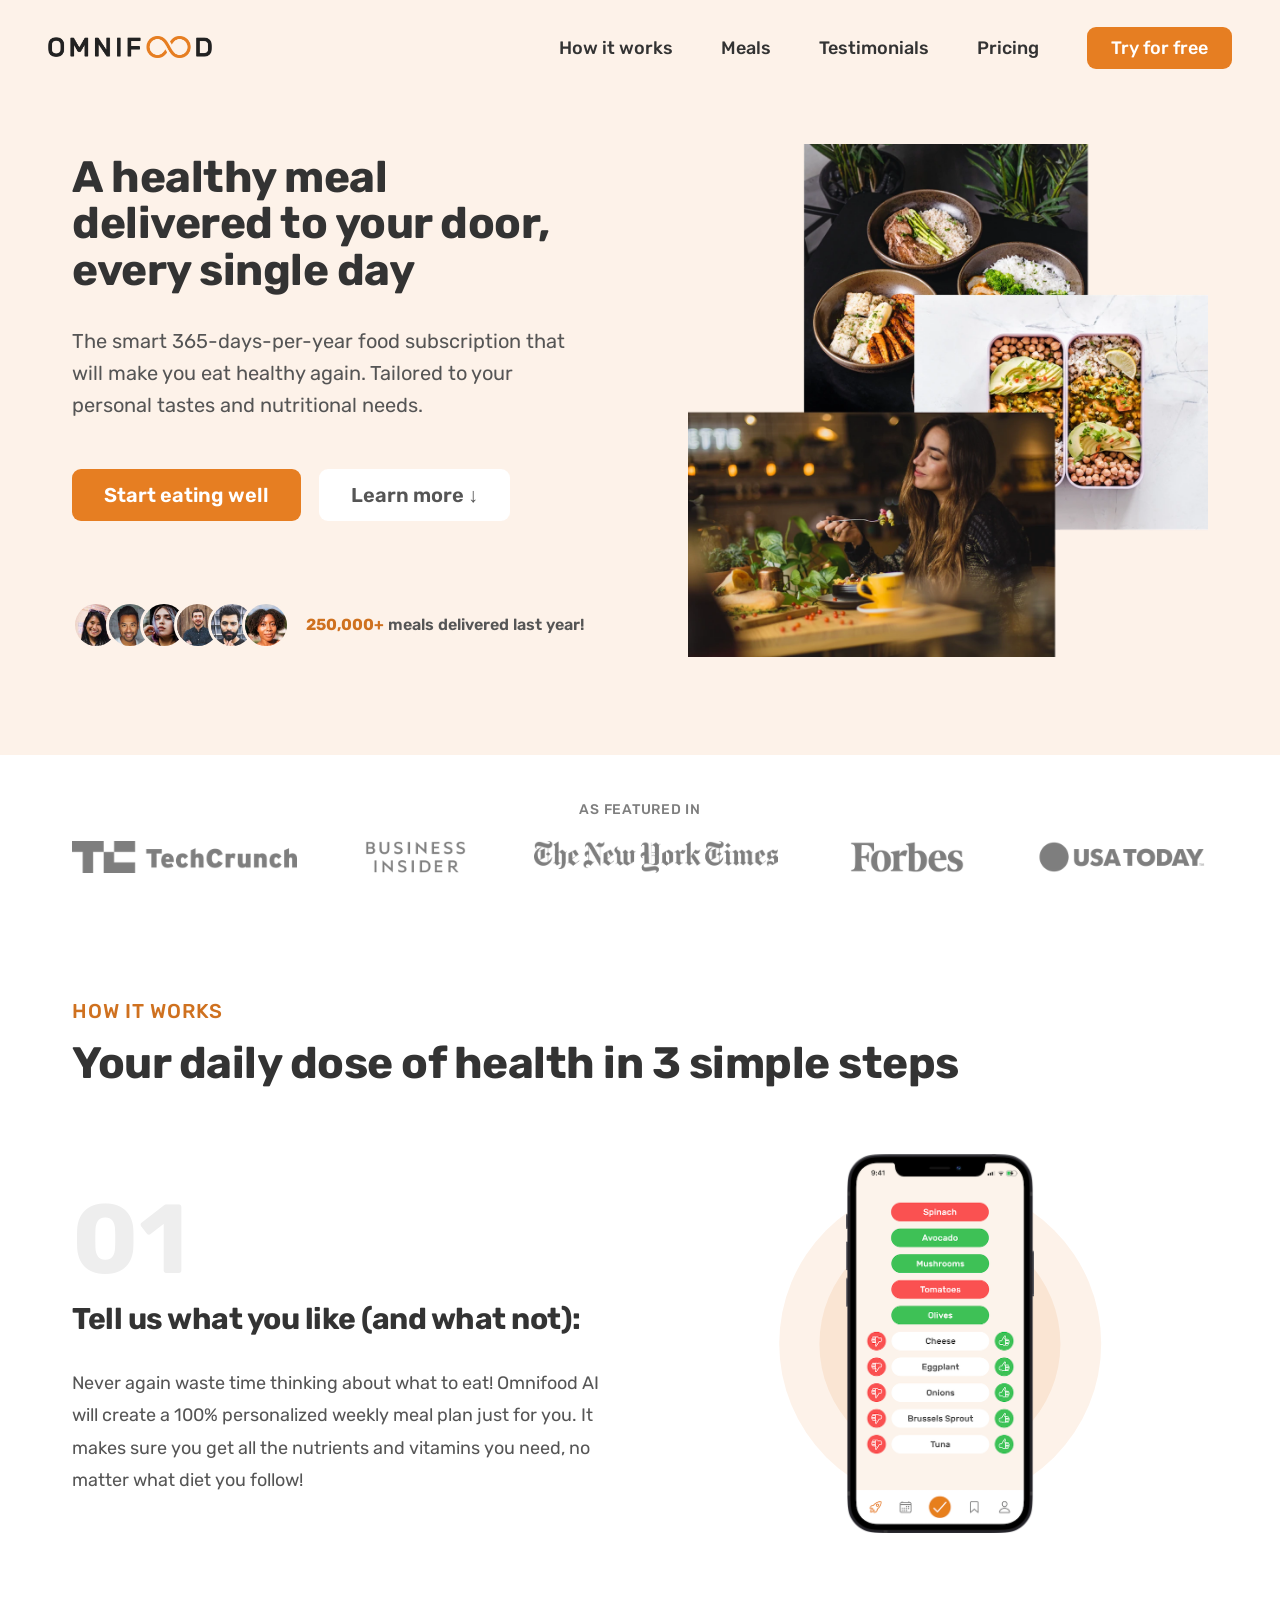
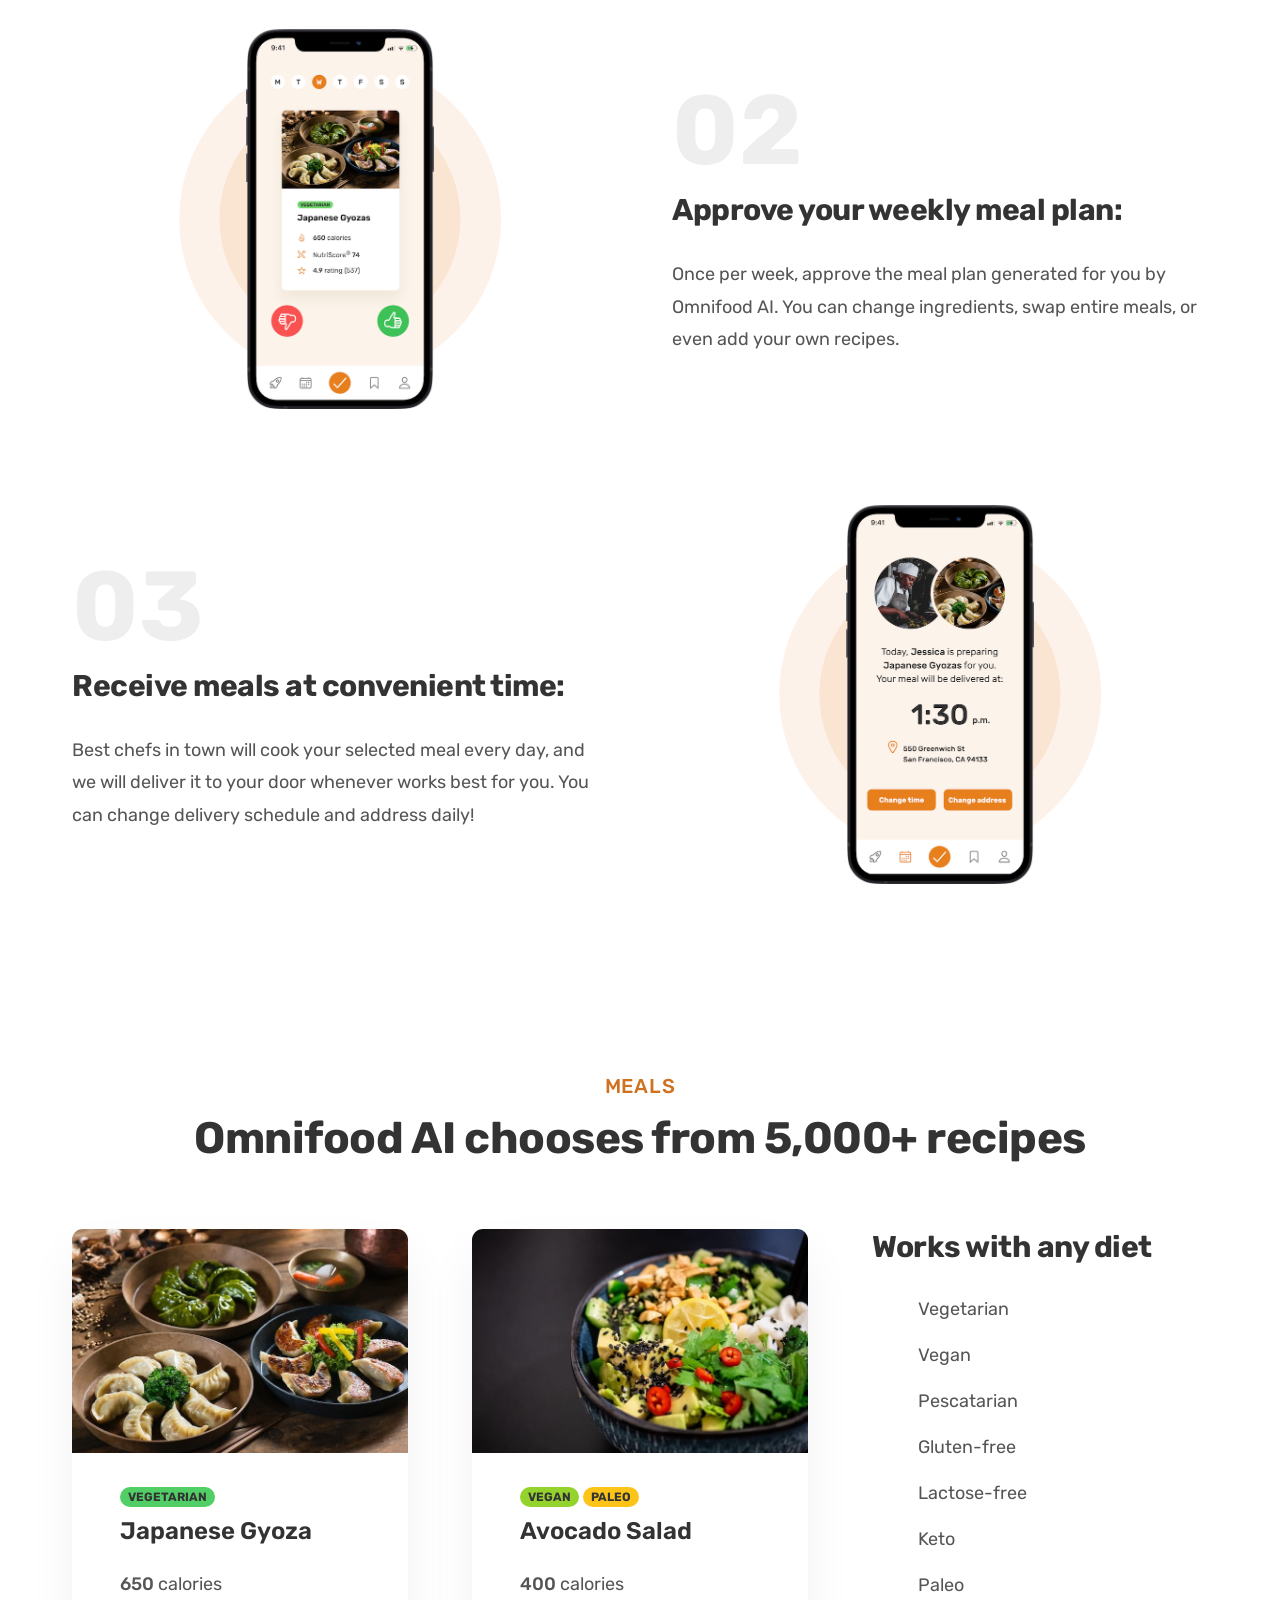
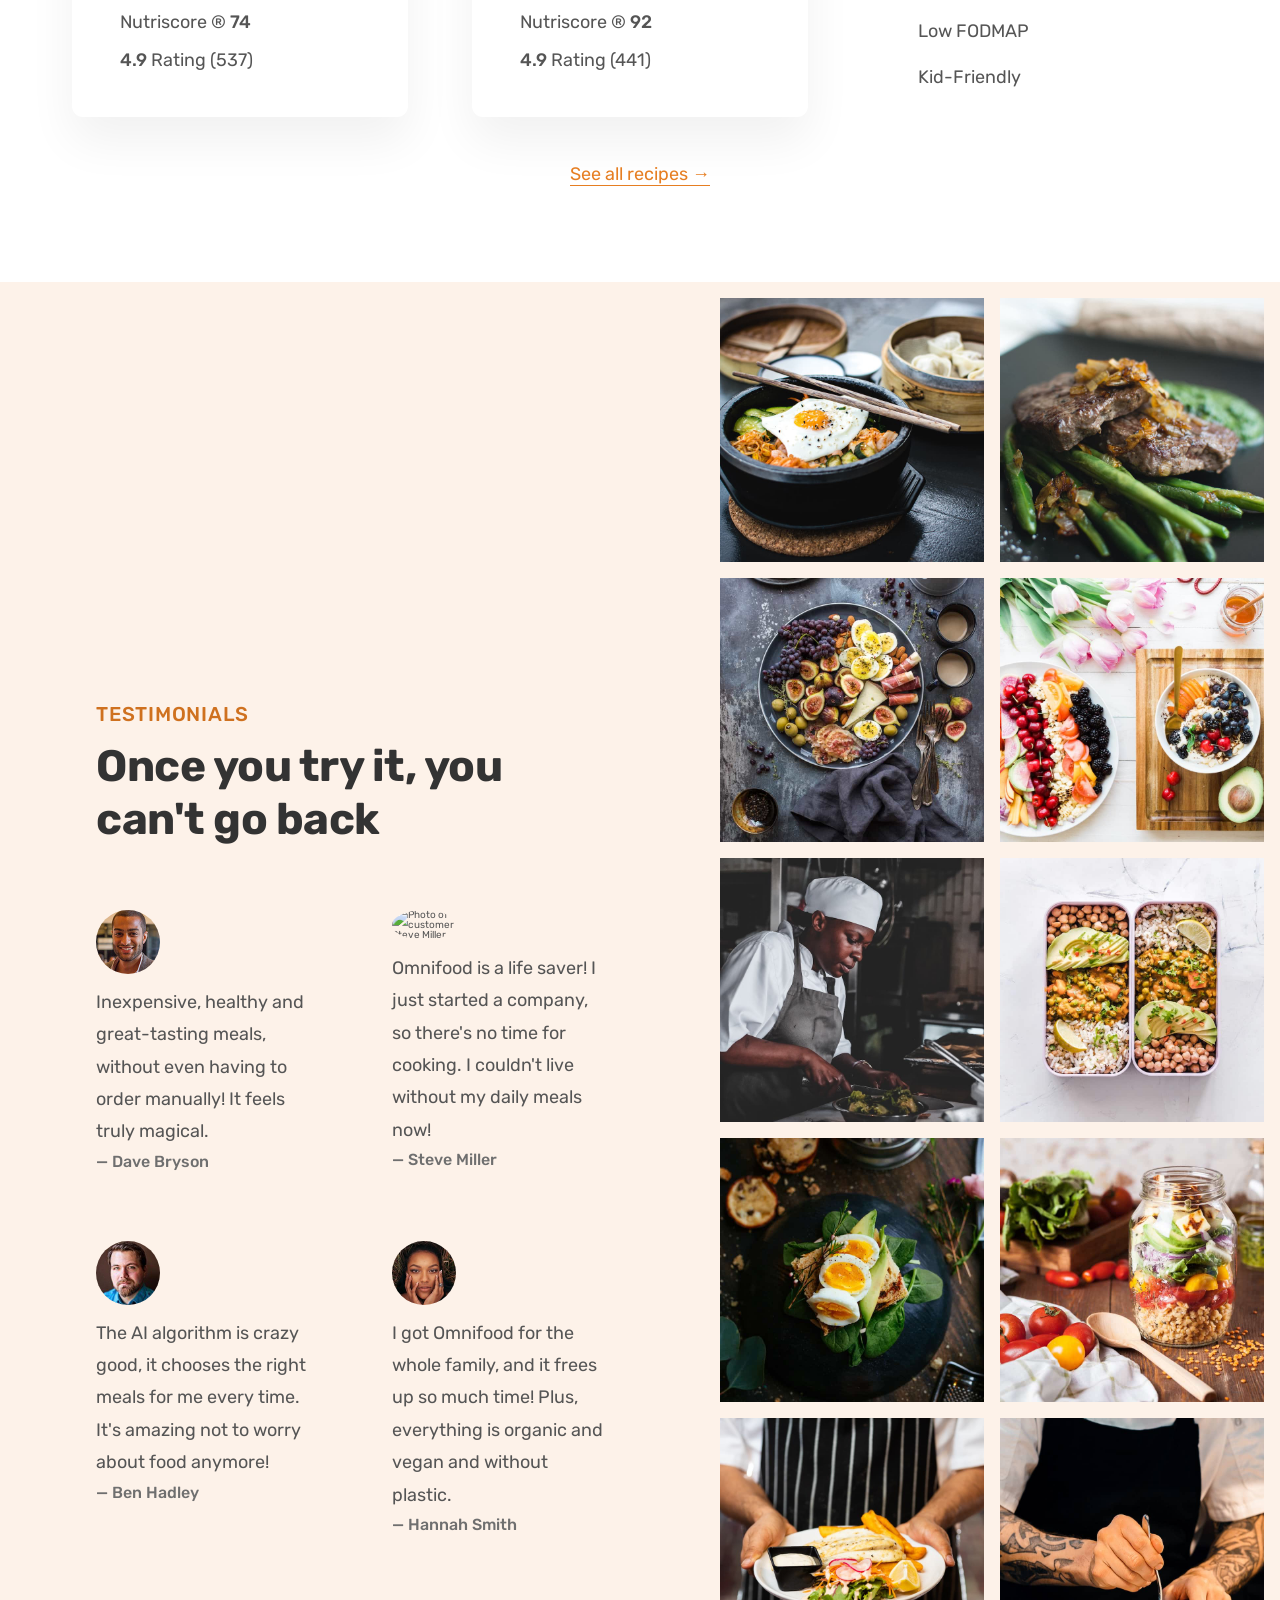
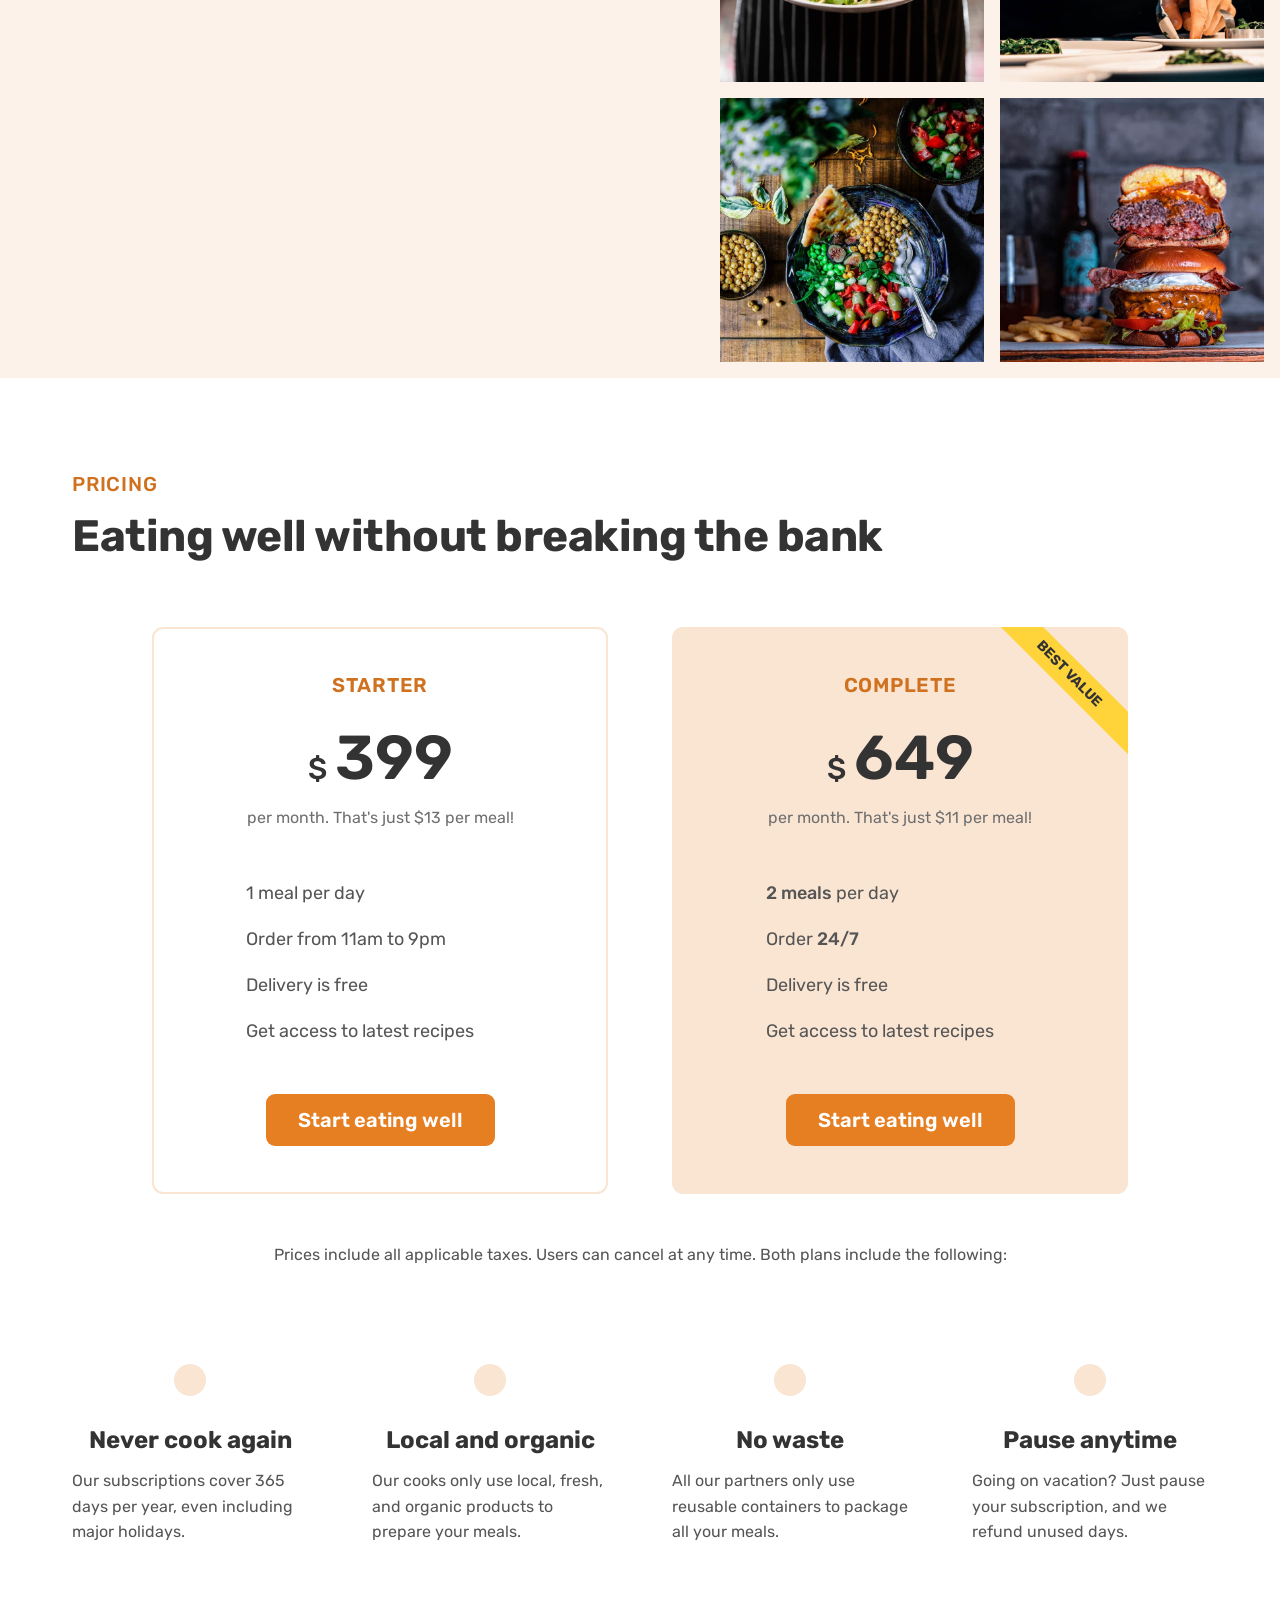
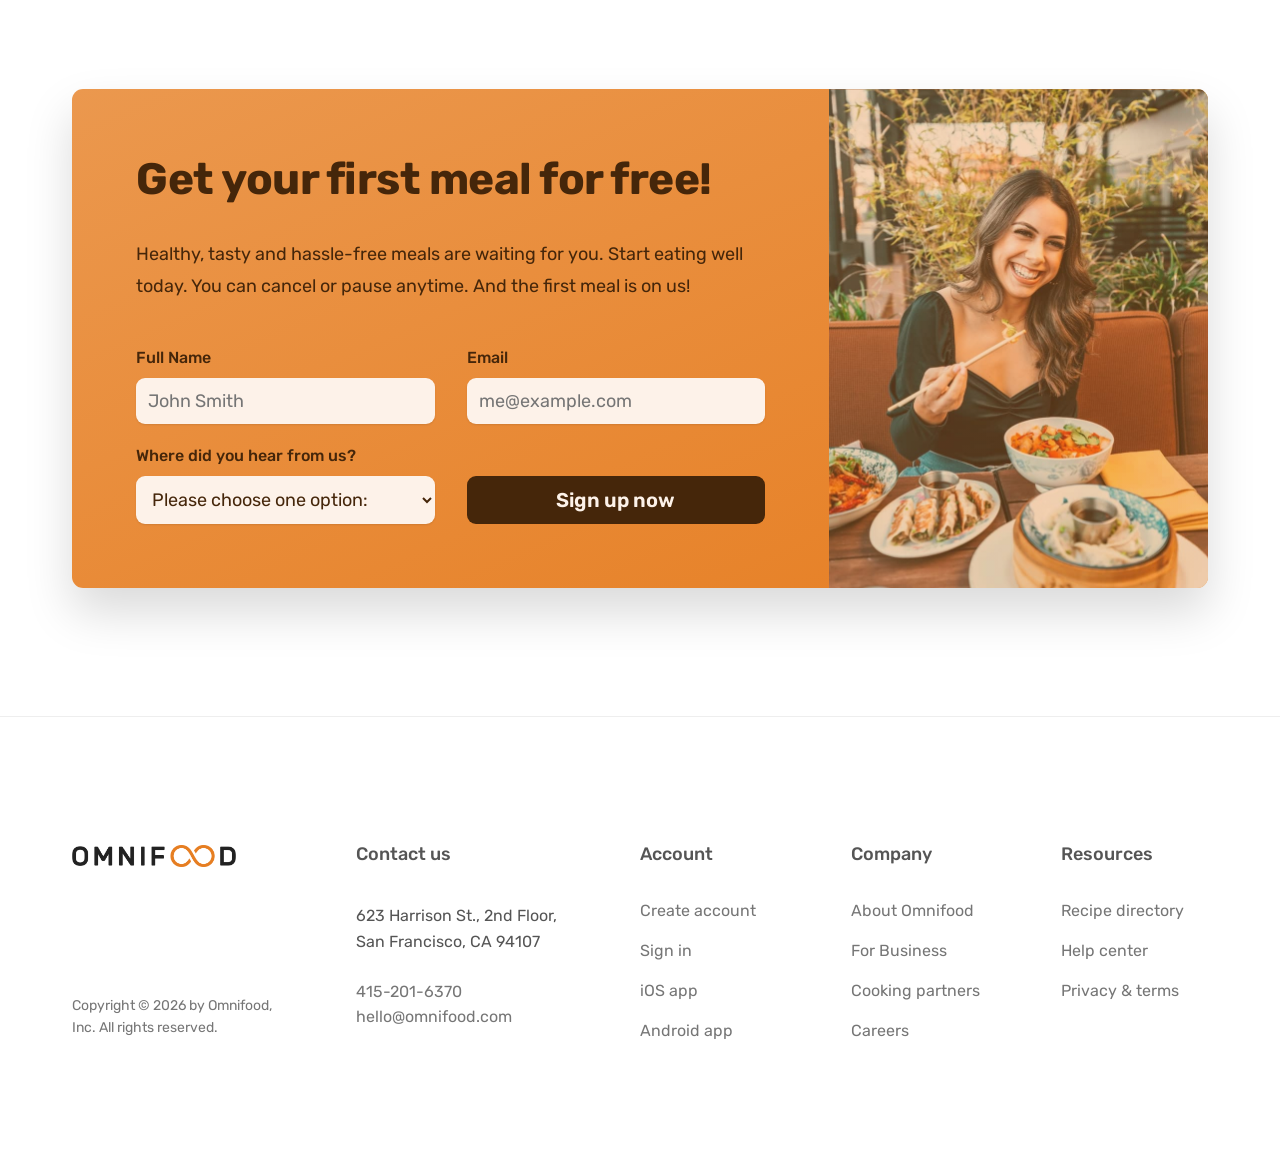
==== commit 98fd1edd: "Made the form work with netlify forms" ====
--- a/index.html
+++ b/index.html
@@ -563,12 +563,13 @@
                 first meal is on us!
               </p>
 
-              <form class="cta-form" action="#">
+              <form class="cta-form" name="sign-up" netfliy>
                 <div>
                   <label for="full-name">Full Name</label>
                   <input
                     type="text"
-                    placeholder="Your name"
+                    placeholder="John Smith"
+                    name="full-name"
                     id="full-name"
                     required
                   />
@@ -579,6 +580,7 @@
                   <input
                     type="email"
                     placeholder="me@example.com"
+                    name="email"
                     id="email"
                     required
                   />
@@ -586,7 +588,7 @@
 
                 <div>
                   <label for="select-where">Where did you hear from us?</label>
-                  <select id="select-where" required>
+                  <select id="select-where" name="select-where" required>
                     <option value="">Please choose one option:</option>
                     <option value="friends">Friends</option>
                     <option value="family">Family</option>
